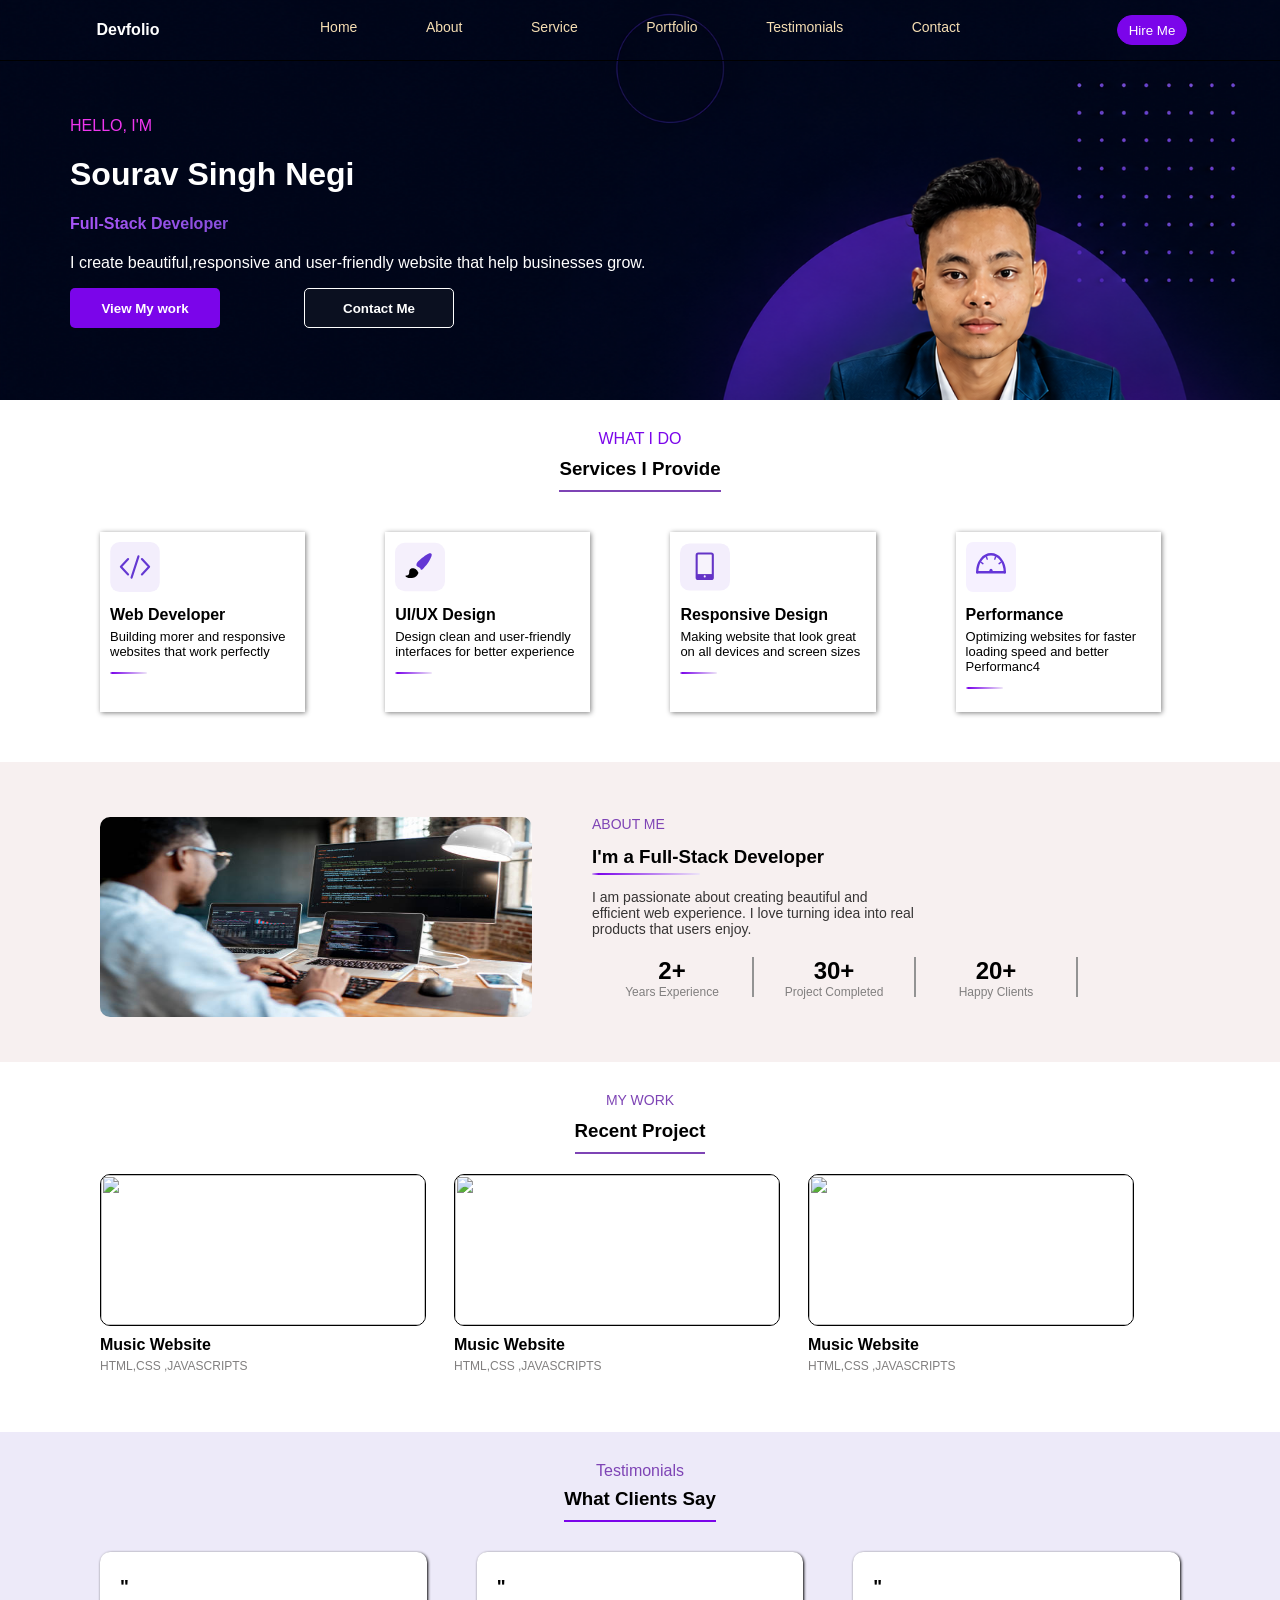
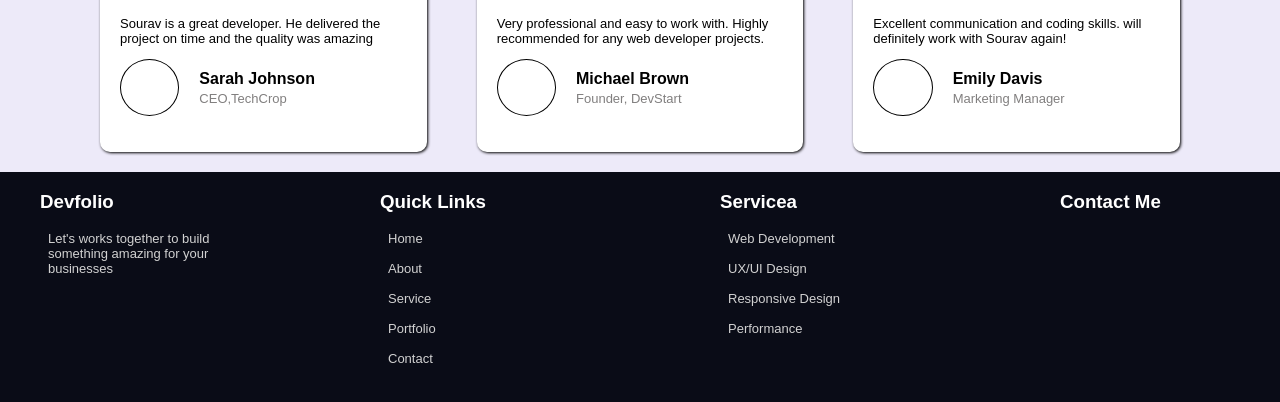
==== index.html @ c0b42ffe "some change to file" ====
<!DOCTYPE html>
    <html lang="en">
    <head>
        <meta charset="UTF-8">
        <meta name="viewport" content="width=device-width, initial-scale=1.0">
        <title>Document</title>
    </head>
    <style>
        body{
            padding: 0px;
            margin: 0px;
            font-family: "Poppins", sans-serif;
        }
        .section_one{
            width: 100%;
            min-height: 400px;
            background-image:url("banner_img.png");
            background-repeat: no-repeat;
            background-position:center 30%;
            background-size:cover;
        
            height: 400px;
            margin: 0px;
        }
        .header{

            border-bottom: 1px solid black;
            width: 100%;
            height:60px;
            display: flex;
            justify-content: space-between;
        }
        .first_header{
            width: 20%;
            display: flex;
            justify-content: center;
            align-items: center;
        }
        .first_header h4{
            color: white;
        } 
        .second_header{
            width: 50%;
            display: flex;
            align-items: center;
            text-align: center;
            justify-content:space-between;
            gap: 10px;

        }
        
        .nav {
            border-bottom: 2px solid transparent;
            padding-bottom: 5px;
        }

        .nav:has(.navbar:hover) {
            border-bottom: 2px solid purple;
            transition: 0.4s ease-in;
        }

        .navbar {
            font-size: 14px;
            color: wheat;
            text-decoration: none;
        }   
        .third_header{
            width: 20%;
            display: flex;
            justify-content: center;
            align-items: center;
            text-align: center;
        }
        .third_header button{
            border: 1px solid #7b05ea ;
            border-radius: 15px ;
            text-align: center;
            width: 70px;
            height: 30px;
            background-color: #7b05ea;
            color:white;
        }
        .left_template{
            width:60%;
            padding: 40px 0px 0px 70px;
            
        }
        .self{
            color:rgb(238, 54, 238);
        }
        .name{
            color: white;
            font-size: 800;
        }
        .tagname{
            background:  linear-gradient(80deg, #A855F7, #103878);
            -webkit-background-clip: text;
            -webkit-text-fill-color: transparent;
            background-clip: text;
        }
        .self-content{
            color: white;
            font-weight: 400;
        }
        .template_button{
            width: 50%;
            display: flex;
            justify-content: space-between;
        }
        .template_button button{
            width:150px;
            height: 40px;
            border-radius: 5px;
            display: flex;
            justify-content: center;
            align-items: center;
            text-align: center;
            
        }
        .visite{
            border: 0px;
            background-color: #7b05ea;
            color: white;
            font-weight: 700;
        }
        .contact{
            border: 1px solid white;
            background-color: #0B1020;
            color: white;
            font-weight: 700;
        }
        .section_two{
            width: 100%;
            padding: 0px 100px 0px 100px;
            box-sizing: border-box;
        }
        .work{
            color: rgb(208, 37, 208);
        }
        .section_two{
            width: 100%;
            padding: 20px 100px 0px 100px;
            box-sizing: border-box;
            
        }
        .provide{
            width: 100%;
            display: flex;
            justify-content: center;
            align-items: center;
            text-align: center;

        }
        .topic{
            width: 100%;
            
        }
        .topic p{

            margin: 10px 0px 0px 0px;
        }
        .topic_header{
            display: flex;
            justify-content: center;
            align-items: center;

        }
        .topic_header h3{
            margin: 10px 0px 10px 0px;
            border-bottom: 2px solid #7e44b5;
            padding-bottom: 10px;

        }
        .provide p{
            color: #7b05ea;
        }
        .service{
            width: 100%;
            margin-top: 10px;
            display: flex;
            justify-content:start;
            gap: 80px;
            margin-top: 30px;
        }
        .service_box{
            width: 19%;
            height: 180px;
            box-shadow: 1px 1px 5px grey;
            padding: 10px 10px 10px 10px;
            box-sizing: border-box;
        }
        .service_box h4{
            padding: 0px;
            margin: 10px 0px 0px 0px;
            margin-bottom: 5px;
        }
        .service_box p{
            margin-top: 0px;
            width: 100%;
            font-size: small;
            
        }
        .border_underline{
            width: 20%;
            height: 2px;
            background: linear-gradient( to right,
        #eee5f8 -2%,
        #7b05ea 6%,
        #eee5f8 100%);
            border-radius: 20px;
        }
        .section_third{
            width: 100%;
            padding: 40px 100px 20px 100px;
            box-sizing: border-box;
            margin-top: 50px;
            background-color: rgb(247, 240, 240);
            height: 300px;
        }
        .about_me{
            display: flex;
            justify-content: start;
            gap: 60px;
        }
        .about_image{
            width: 40%;
            height: 200px;
            border-radius: 10px;
            overflow: hidden;
            margin-top: 15px;
        }
        .about_image img{
            width: 100%;
            height: 200px;
        }
        .about_cont{
            width: 50%;
        }
        .about_cont h3{
            margin: 0px;
        }
        .about_header{
            color: #7e44b5;
            border: none;
            height: 20px;
            font-size: 14px;
            margin-bottom: 10px;
        }
        .about_underline{
            margin-top: 5px;
            width: 20%;
            height: 2px;
            background: linear-gradient( to right,
        #eee5f8 -2%,
        #7b05ea 6%,
        #eee5f8 100%);
            border-radius: 20px;
        }
        .about-text{
            width: 60%;
            font-size: 14px;
            font-weight: 100;
            color: rgb(54, 52, 52);
        }
        .experience{
            margin-top: 20px;
            width: 90%;
            display: flex;
            justify-content: start;
        }
        .ex_box{
            text-align: center;
            border-right: 2px solid rgb(147, 147, 147);
            width: 35%;
            height: 40px;
        }
        .ex_box h2{
            margin: 0px;
        }
        .ex_box p{
            margin: 0px;
            font-size: 12px;
            color: rgb(129, 127, 127);
        }
        .section_fourth{
            width: 100%;
            padding: 30px 100px 10px 100px;
            box-sizing: border-box;
            height: 350px;
        }
        .project_head{
            text-align: center;


        }
        .p_title{
            color:#7e44b5 ;
            margin: 0px;
            font-size: 14px;

        }
        .project_head_bottom{
            display: flex;
            justify-content: center;
            align-items: center;

        }
        .project_head_bottom h3{
            margin: 12px 0px 0px 0px;
            border-bottom: 2px  solid #7e44b5;
            padding-bottom: 10px;
        }
        .project{
            display: flex;
            justify-content:start;
            gap: 30px;
            margin-top: 20px;

        }
        .project_box{
            width:30%;
            height: 80px;
        }
        .p_image{
            border: 1px solid black ;
            width: 100%;
            height: 150px;
            border-radius: 10px;
            overflow: hidden;
        }
        .p_image img{
            width: 100%;
            height: 150px;
        }
        .project_box p{
            color: rgb(129, 127, 127);
            margin:5px 0px 0px 0px;
            font-size: 12px;

        }
        .project_box h4{
            margin: 10px 0px 0px 0px;
        }
        .section_fifth{
            width: 100%;
            padding: 10px 100px 20px 100px;
            box-sizing: border-box;
            margin-top: 20px;
            background-color: rgb(237, 234, 249);
        }
        .testimonial_header{
            text-align: center;
        }
        .testimonial_header p{
            color:#7e44b5;
            margin:20px 0px 0px 0px;
        }
        .testimonial-bottom{
            display: flex;
            justify-content: center;
            align-items: center;
        }
        .testimonial-bottom h3{
            margin: 8px 0px 0px 0px;
            border-bottom: 2px solid #7b05ea;
            padding-bottom: 10px;
        }
        .testimonial{
            display: flex;
            justify-content:start;
            gap: 50px;
            margin-top: 30px;
        }
        .testimonial_box{
            width: 33%;
            height: 200px;
            border-radius: 10px;
            background-color: white;
            box-shadow: 1px 1px 3px;
            padding: 5px 20px 5px 20px;
            box-sizing: border-box;
        }
        .testimonial_box p{
            font-size: 13px;
        }
        .details{
            display: flex;
            justify-content: start;
            align-items: center;
            gap: 20px;
        }
        .deails_img{
            width: 20%;
            border: 1px solid black;
            height: 55px;
            border-radius: 50%;
        }
        .deatils_box h4{
            margin: 0px;
        }
        .deatils_box p{
            margin: 3px 0px 0px 0px;
            color:rgb(129, 127, 127) ;
            font-size: 13px;
        }
        .footer{
            width: 100%;
            display: flex;
            justify-content: space-between;
            background-color: #0a0c17;
            box-sizing: border-box;      
            padding:0px 40px 0px 40px ;
            gap: 20px;
            height: 230px;

        }
        .footer_box{
            width: 15%;
            
        }
        .footer_box h3{
            color:white;
        }
        .footer_box p{
            color: rgb(210, 210, 210);
            font-size: 13px;
            margin: 15px 0px 0px 8px;
        }
    </style>
    <body>
        <div class ="section_one">
            <div class="header">
                <div class="first_header">
                    <h4>Devfolio</h4>
                </div>
                <div class="second_header">
                    <div class="nav"><a href="#" class="navbar">Home</a></div>
                    <div class="nav"><a href="#" class="navbar">About</a></div>
                    <div class="nav"><a href="#" class="navbar">Service</a></div>
                    <div class="nav"><a href="#" class="navbar">Portfolio</a></div>
                    <div class="nav"><a href="#" class="navbar">Testimonials</a></div>
                    <div class="nav"><a href="#" class="navbar">Contact</a></div>
                </div>
                <div class="third_header">
                    <button>Hire Me</button>
                </div>
            </div>
            <div class="template">
                <div class="left_template">
                    <p class="self">HELLO, I'M</p>
                    <h1 class="name">Sourav Singh Negi</h1>
                    <h4 class="tagname">Full-Stack Developer</h4>
                    <p class="self-content">I create beautiful,responsive and user-friendly website that help businesses grow.</p>
                    <div class="template_button">
                        <button class="visite">View My work</button>
                        <button class="contact">Contact Me</button>
                    </div>
                </div>
                <div class="right_template"></div>
            </div>
        </div>
        <div class="section_two">
            <div class="provide">
                <div class="topic">
                    <p>WHAT I DO</p>
                    <div class="topic_header"> <h3>Services I Provide</h3></div>
                </div>
            </div>
            <div class="service">
                <div class="service_box">
                    <svg width="50" height="50" viewBox="0 0 93 94" xmlns="http://www.w3.org/2000/svg">
                     <rect width="93" height="94" rx="18" fill="#F3EEFC"/>
                      <path d="M33.5 32L20 46.5L33.5 61" fill="none" stroke="#6438D2" stroke-width="4" stroke-linecap="round" stroke-linejoin="round"/>
                      <path d="M53 27L40 67" fill="none" stroke="#6438D2" stroke-width="4" stroke-linecap="round" />
                      <path d="M59.5 32L73 46.5L59.5 61"fill="none"stroke="#6438D2"stroke-width="4"stroke-linecap="round"stroke-linejoin="round"/>
                    </svg>
                    <h4>Web Developer</h4>
                    <p>Building morer and responsive websites that work perfectly</p>
                    <div class="border_underline"></div>
                </div>
                <div class="service_box">
                    <svg width="50" height="50" viewBox="0 0 93 90" xmlns="http://www.w3.org/2000/svg">
                        <rect x="0" y="0" width="93" height="90" rx="18" fill="#F5F0FC"/>
                        <path d="   M67 20   C64 18 57 23 47 31   C43 34 40 38 40 40   C39 43 41 44 45 46   C47 47 48 49 48 50   C50 51 52 49 55 45   C60 40 64 34 66 29   C69 24 69 21 67 20   Z " fill="#6336D4"/>
                        <path d="  M43 55  C42 52 39 49 36 48  C33 47 29 47 27 51  C26 53 27 56 26 58  C25 60 23 61 20 61  C19 62 20 64 22 64  C25 66 30 66 34 65  C38 64 42 61 43 57  C44 56 44 55 43 55  Z "fll="#6336D4"/>
                    </svg>
                    <h4>UI/UX Design</h4>
                    <p>Design clean and user-friendly interfaces for better experience</p>
                    <div class="border_underline"></div>
                </div>
                <div class="service_box">
                    <svg width="50" height="50" viewBox="0 0 96 90" xmlns="http://www.w3.org/2000/svg">
                        <rect x="0" y="0" width="96" height="90" rx="18" fill="#F3EEFC"/>
                        <rect x="30" y="17" width="35" height="53" rx="5" fill="#6434C7"/>
                        <rect x="34" y="21" width="27" height="38" rx="1" fill="#F7F3FC"/>
                        <rect x="34" y="59" width="27" height="7" fill="#6434C7"/>
                        <circle cx="47.5" cy="63" r="2" fill="#F3EEFC"/>
                        
                    </svg>
                    <h4>Responsive Design </h4>
                    <p>Making website that look great on all devices and  screen  sizes</p>
                    <div class="border_underline"></div>
                </div>
                <div class="service_box">
                    <svg width="50" height="50" viewBox="0 0 105 105" xmlns="http://www.w3.org/2000/svg">
                        <rect width="105" height="105" rx="15" fill="#F6F1FF"/>
                        <path d="M23.5 63.5    C23.5 41.8 36.8 25.8 52.5 25.8    C68.2 25.8 81.5 41.8 81.5 63.5" fill="none" stroke="#6536D8" stroke-width="5" stroke-linecap="round"/>
                        <path d="M23.5 63.5    L81.5 63.5" fill="none" stroke="#6536D8" stroke-width="5" stroke-linecap="round"/>
                        <path d="M31.5 42.5 L35.5 45.5" stroke="#6536D8" stroke-width="3" stroke-linecap="round"/>
                        <path d="M43 31.5 L44.5 36" stroke="#6536D8" stroke-width="3" stroke-linecap="round"/>
                        <path d="M62 31.5 L60.5 36" stroke="#6536D8" stroke-width="3" stroke-linecap="round"/>
                      <path d="M73.5 42.5 L69.5 45.5" stroke="#6536D8" stroke-width="3" stroke-linecap="round"/>
                      <path md="M52.5 59.5 L69.5 38.5" mstroke="#6536D8" mstroke-width="4" mstroke-linecap="round" mstroke-linejoin="round"/>
                      <circle cx="52.5" cy="59.5" r="3.2" fill="#6536D8"/>
                    </svg>
                    <h4>Performance</h4>
                    <p>Optimizing websites for faster loading speed  and  better Performanc4</p>
                    <div class="border_underline"></div>
                </div>
            </div>
        </div>
        <div class="section_third">
            <div class="about_me">
                <div class="about_image">
                    <img src="desktopimage.jpg" alt="">
                </div>
                <div class="about_cont">
                    <p class="about_header">ABOUT ME</p>
                    <H3>I'm a Full-Stack Developer</H3>
                    <div class="about_underline"></div>
                    <p class="about-text">I am passionate about creating beautiful and efficient web experience. I love turning idea into real products that users enjoy. </p>
                    <div class="experience">
                        <div class="ex_box">
                            <h2>2+</h2>
                            <p>Years Experience</p>
                        </div>
                        <div class="ex_box">
                            <h2>30+</h2>
                            <p>Project Completed</p>
                        </div>
                        <div class="ex_box">
                            <h2>20+</h2>
                            <p>Happy Clients</p>
                        </div>
                    </div>

                </div>
            </div>
        </div>
        <div class="section_fourth">
            <div class="project_head">
                <p class="p_title">MY WORK</p>
                <div class="project_head_bottom">
                    <h3>Recent Project</h3>
                </div>
            </div>
            <div class="project">
                <div class="project_box">
                    <div class="p_image">
                        <img src="" alt="">
                    </div>
                    <h4>Music Website</h4>
                    <P>HTML,CSS ,JAVASCRIPTS</P>
                </div>
                <div class="project_box">
                    <div class="p_image">
                        <img src="" alt="">
                    </div>
                    <h4>Music Website</h4>
                    <P>HTML,CSS ,JAVASCRIPTS</P>
                </div>
                <div class="project_box">
                    <div class="p_image">
                        <img src="" alt="">
                    </div>
                    <h4>Music Website</h4>
                    <P>HTML,CSS ,JAVASCRIPTS</P>
                </div>
            </div>
        </div>
        <div class="section_fifth">
            <div class="testimonial_header">
                <p>Testimonials</p>
                <div class="testimonial-bottom">
                    <h3>What Clients Say</h3>
                </div>
            </div>
            <div class="testimonial">
                <div class="testimonial_box">
                    <h3>"</h3>
                    <p>Sourav is a great developer. He delivered the project on time and the quality was amazing</p>
                    <div class="details">
                        <div class="deails_img">
                            <img src="" alt="">
                        </div>
                        <div class="deatils_box">
                            <h4>Sarah Johnson</h4>
                            <p>CEO,TechCrop</p>
                        </div>
                    </div>
                </div>
                <div class="testimonial_box">
                    <h3>"</h3>
                    <p>Very professional and easy to work with. Highly recommended for any web developer projects.</p>
                    <div class="details">
                        <div class="deails_img">
                            <img src="" alt="">
                        </div>
                        <div class="deatils_box">
                            <h4>Michael Brown</h4>
                            <p>Founder, DevStart</p>
                        </div>
                    </div>
                </div>
                <div class="testimonial_box">
                    <h3>"</h3>
                    <p>Excellent communication and coding skills. will definitely work with Sourav again!</p>
                    <div class="details">
                        <div class="deails_img">
                            <img src="" alt="">
                        </div>
                        <div class="deatils_box">
                            <h4>Emily Davis</h4>
                            <p>Marketing Manager</p>
                        </div>
                    </div>
                </div>
            </div>
        </div>
        <div class="footer">
            <div class="footer_box">
                <h3>Devfolio</h3>
                <p>Let's works together to build something amazing for your businesses</p>
                <div class="links">
                    <div class="links_box"></div>
                    <div class="links_box"></div>
                    <div class="links_box"></div>
                </div>
            </div>
            <div class="footer_box">
                <h3>Quick Links</h3>
                <p>Home</p>
                <p>About</p>
                <p>Service</p>
                <p>Portfolio</p>
                <p>Contact</p>
            </div>
            <div class="footer_box">
                <h3>Servicea</h3>
                <p>Web Development</p>
                <p>UX/UI Design</p>
                <p>Responsive Design</p>
                <p>Performance </p>
            </div>
            <div class="footer_box">
                <h3>Contact Me</h3>
            </div>
        </div>
    </body>
    </html>
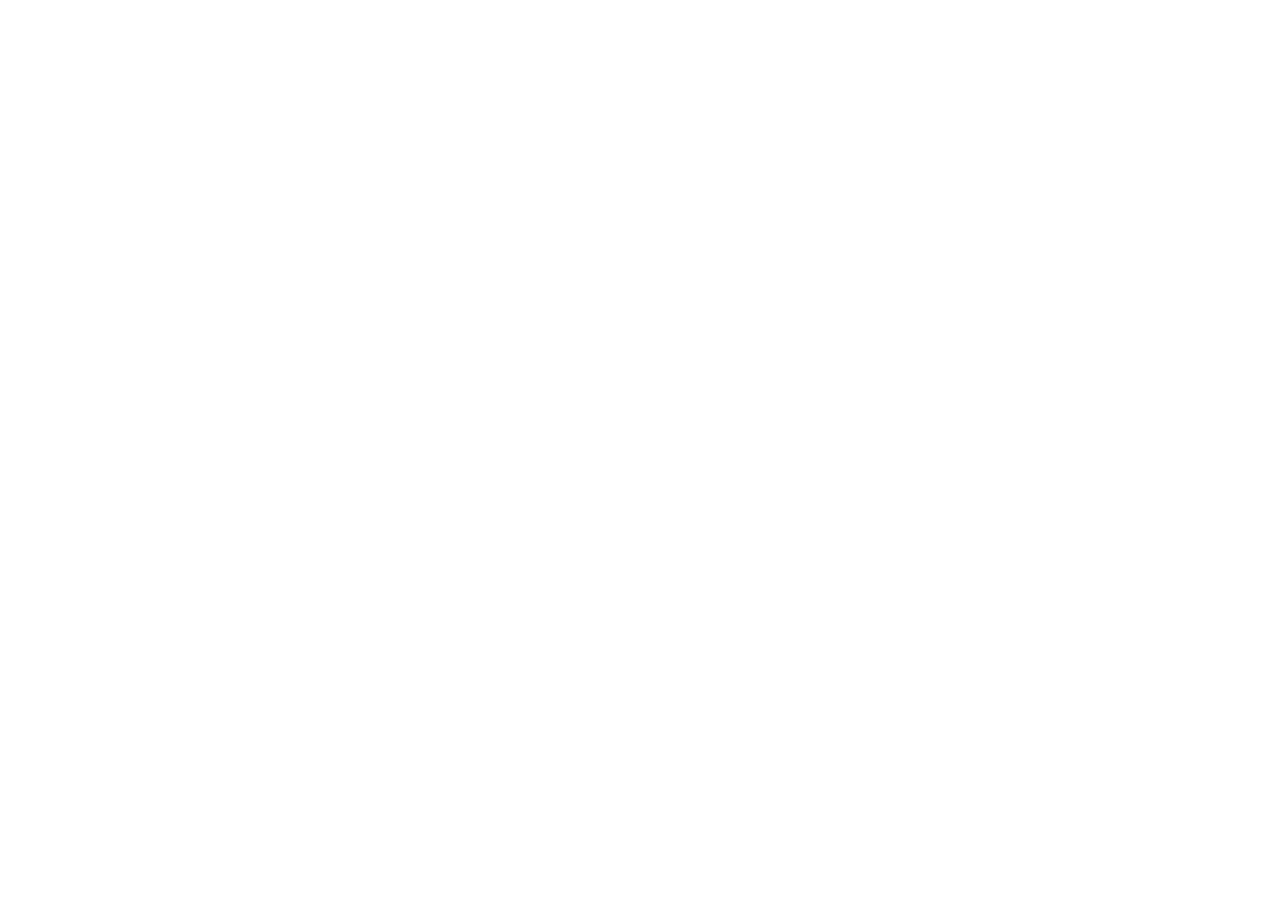
==== commit aa66b373: "title change" ====
--- a/index.html
+++ b/index.html
@@ -3,7 +3,7 @@
     <head>
         <meta charset="UTF-8">
         <meta name="viewport" content="width=device-width, initial-scale=1.0">
-        <title>Document</title>
+        <title>My-Portfolio<le>
     </head>
     <style>
         body{
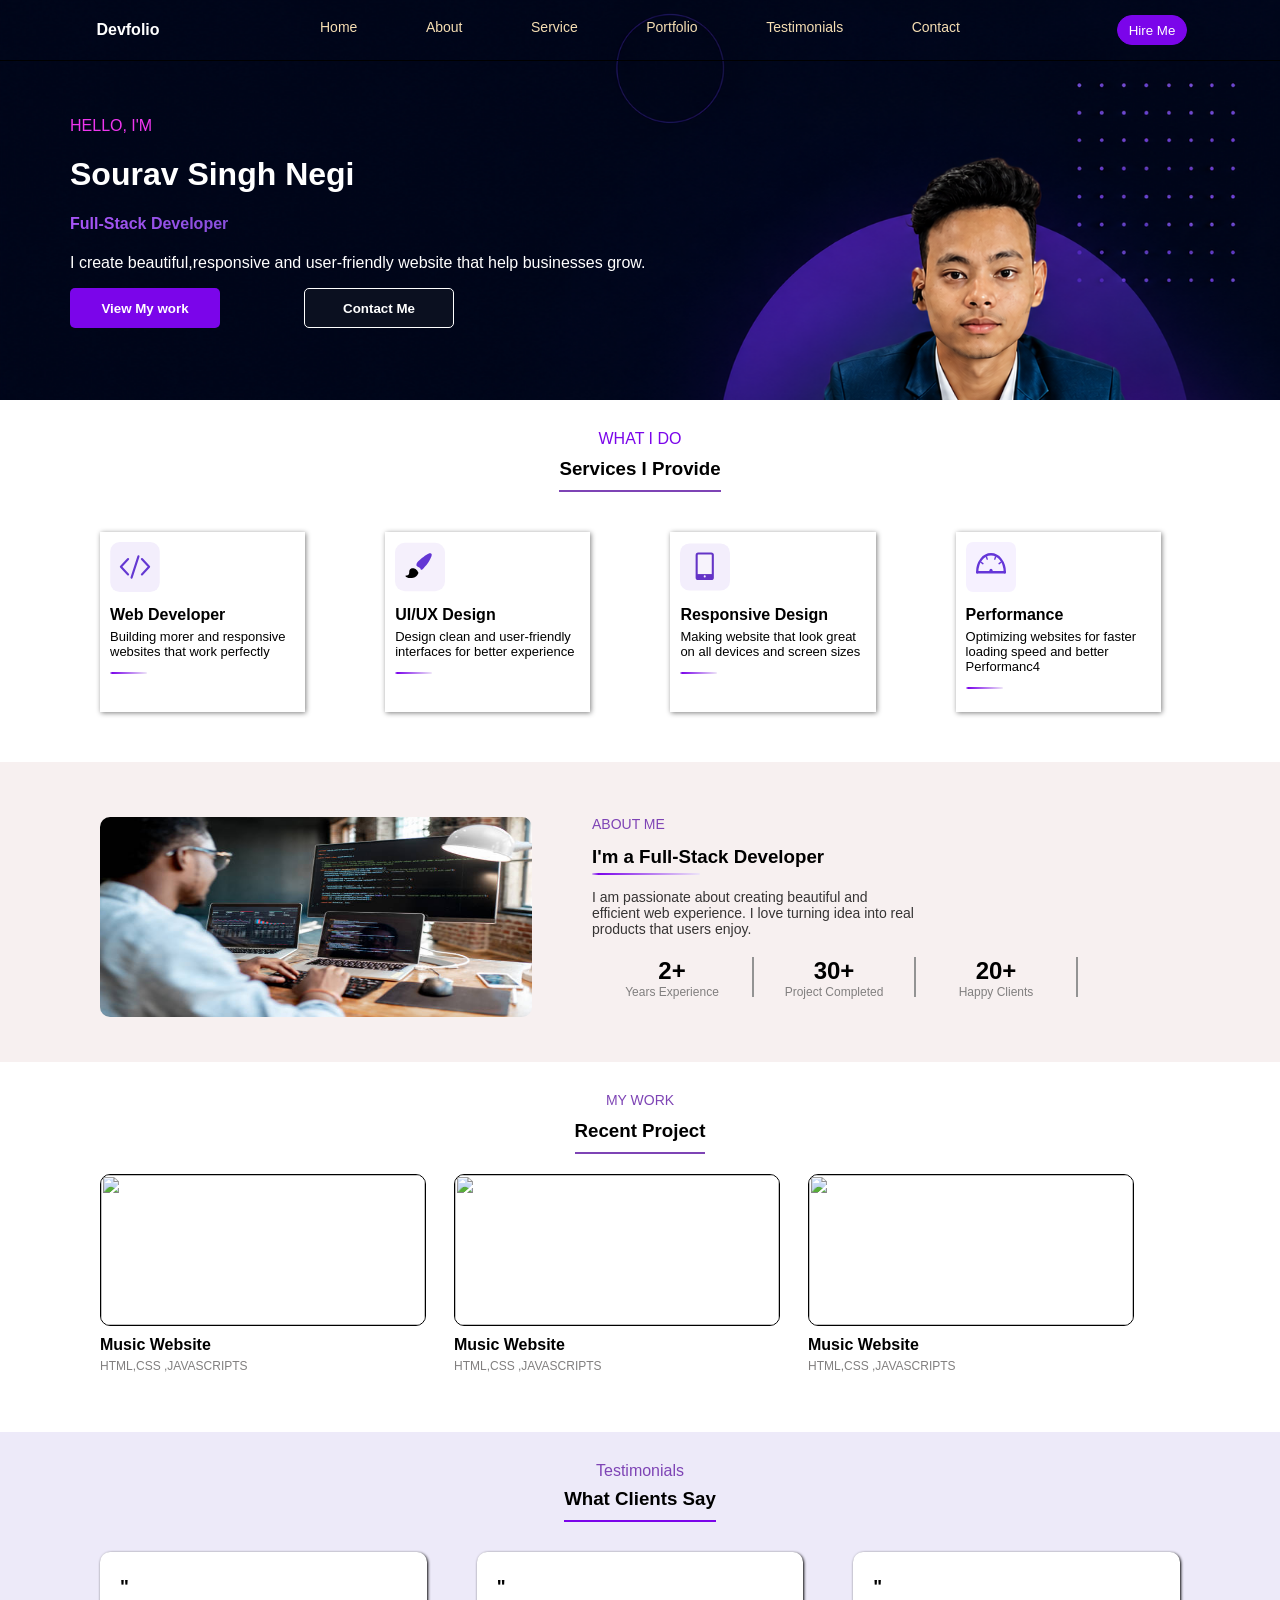
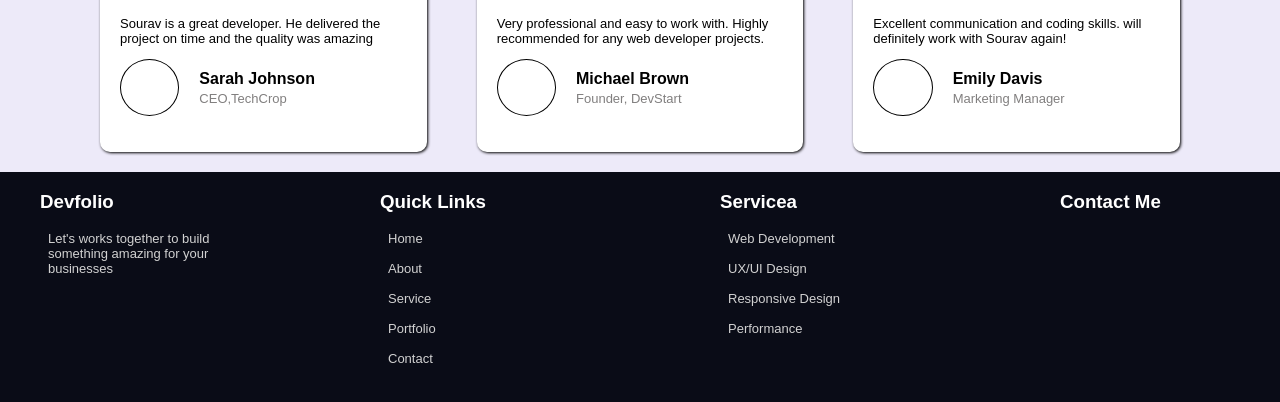
==== commit 1cdf8790: "re-correction in title" ====
--- a/index.html
+++ b/index.html
@@ -3,7 +3,7 @@
     <head>
         <meta charset="UTF-8">
         <meta name="viewport" content="width=device-width, initial-scale=1.0">
-        <title>My-Portfolio<le>
+        <title>My-Portfolio</title>
     </head>
     <style>
         body{
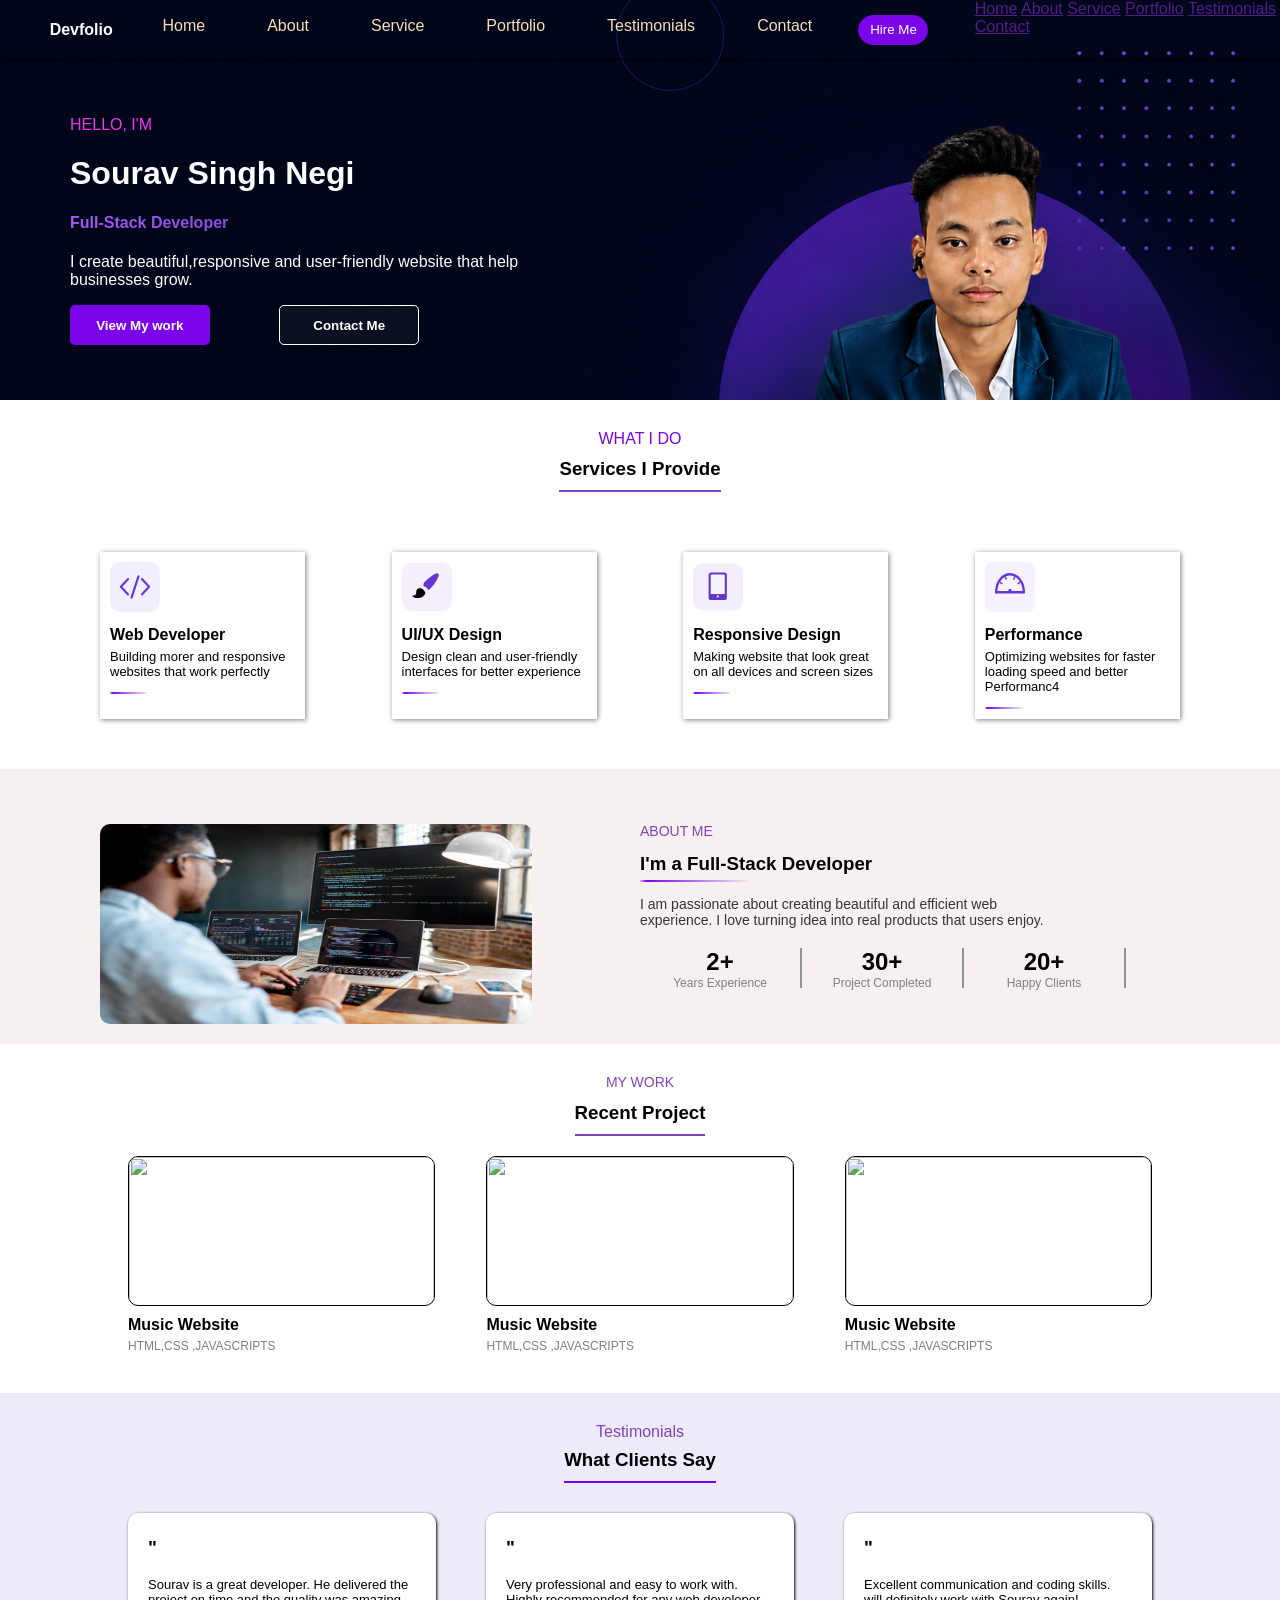
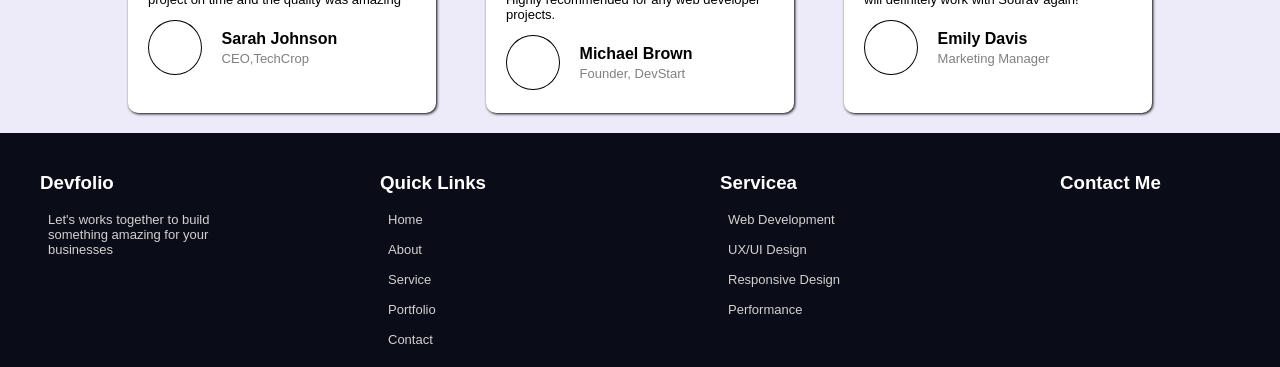
==== commit f76b81d6: "final update" ====
--- a/index.html
+++ b/index.html
@@ -6,9 +6,14 @@
         <title>My-Portfolio</title>
     </head>
     <style>
+        *{
+            box-sizing: border-box;
+        }
+        html,
         body{
             padding: 0px;
             margin: 0px;
+            height: auto;
             font-family: "Poppins", sans-serif;
         }
         .section_one{
@@ -16,7 +21,7 @@
             min-height: 400px;
             background-image:url("banner_img.png");
             background-repeat: no-repeat;
-            background-position:center 30%;
+            background-position:center 40%;
             background-size:cover;
         
             height: 400px;
@@ -31,7 +36,7 @@
             justify-content: space-between;
         }
         .first_header{
-            width: 20%;
+            width: 15%;
             display: flex;
             justify-content: center;
             align-items: center;
@@ -40,12 +45,12 @@
             color: white;
         } 
         .second_header{
-            width: 50%;
+            width: 60%;
             display: flex;
             align-items: center;
             text-align: center;
             justify-content:space-between;
-            gap: 10px;
+            
 
         }
         
@@ -60,12 +65,12 @@
         }
 
         .navbar {
-            font-size: 14px;
+            font-size: clamp(11px, 2vw, 16px);
             color: wheat;
             text-decoration: none;
         }   
         .third_header{
-            width: 20%;
+            width: 15%;
             display: flex;
             justify-content: center;
             align-items: center;
@@ -99,6 +104,7 @@
             background-clip: text;
         }
         .self-content{
+            width: 70%;
             color: white;
             font-weight: 400;
         }
@@ -106,9 +112,10 @@
             width: 50%;
             display: flex;
             justify-content: space-between;
+
         }
         .template_button button{
-            width:150px;
+            width:40%;
             height: 40px;
             border-radius: 5px;
             display: flex;
@@ -132,7 +139,7 @@
         .section_two{
             width: 100%;
             padding: 0px 100px 0px 100px;
-            box-sizing: border-box;
+           
         }
         .work{
             color: rgb(208, 37, 208);
@@ -140,12 +147,13 @@
         .section_two{
             width: 100%;
             padding: 20px 100px 0px 100px;
-            box-sizing: border-box;
+           
             
         }
         .provide{
             width: 100%;
             display: flex;
+            flex-wrap: wrap;
             justify-content: center;
             align-items: center;
             text-align: center;
@@ -176,18 +184,20 @@
         }
         .service{
             width: 100%;
-            margin-top: 10px;
-            display: flex;
-            justify-content:start;
-            gap: 80px;
+            /* margin-top: 10px; */
+            display: flex;
+            flex-wrap: wrap;
+            justify-content:space-between;
+            /* gap: 80px; */
             margin-top: 30px;
         }
         .service_box{
             width: 19%;
-            height: 180px;
+            margin-top: 20px;
+            min-width: 200px;
             box-shadow: 1px 1px 5px grey;
             padding: 10px 10px 10px 10px;
-            box-sizing: border-box;
+           
         }
         .service_box h4{
             padding: 0px;
@@ -215,12 +225,13 @@
             box-sizing: border-box;
             margin-top: 50px;
             background-color: rgb(247, 240, 240);
-            height: 300px;
+            /* height: 300px; */
         }
         .about_me{
             display: flex;
-            justify-content: start;
-            gap: 60px;
+            justify-content: space-between;
+
+
         }
         .about_image{
             width: 40%;
@@ -257,7 +268,7 @@
             border-radius: 20px;
         }
         .about-text{
-            width: 60%;
+            width: 80%;
             font-size: 14px;
             font-weight: 100;
             color: rgb(54, 52, 52);
@@ -271,7 +282,7 @@
         .ex_box{
             text-align: center;
             border-right: 2px solid rgb(147, 147, 147);
-            width: 35%;
+            width: 40%;
             height: 40px;
         }
         .ex_box h2{
@@ -284,9 +295,8 @@
         }
         .section_fourth{
             width: 100%;
-            padding: 30px 100px 10px 100px;
-            box-sizing: border-box;
-            height: 350px;
+            /* height: auto; */
+            padding: 30px 10% 20px 10%;
         }
         .project_head{
             text-align: center;
@@ -310,16 +320,14 @@
             border-bottom: 2px  solid #7e44b5;
             padding-bottom: 10px;
         }
-        .project{
-            display: flex;
-            justify-content:start;
-            gap: 30px;
+        .project {
+            display: flex;
+            flex-wrap: wrap;
+            justify-content: space-between;
             margin-top: 20px;
-
         }
         .project_box{
             width:30%;
-            height: 80px;
         }
         .p_image{
             border: 1px solid black ;
@@ -343,7 +351,7 @@
         }
         .section_fifth{
             width: 100%;
-            padding: 10px 100px 20px 100px;
+            padding: 10px 10% 20px 10%;
             box-sizing: border-box;
             margin-top: 20px;
             background-color: rgb(237, 234, 249);
@@ -409,9 +417,9 @@
             justify-content: space-between;
             background-color: #0a0c17;
             box-sizing: border-box;      
-            padding:0px 40px 0px 40px ;
+            padding:20px 40px 20px 40px ;
             gap: 20px;
-            height: 230px;
+            /* height: 230px; */
 
         }
         .footer_box{
@@ -425,6 +433,279 @@
             color: rgb(210, 210, 210);
             font-size: 13px;
             margin: 15px 0px 0px 8px;
+        }
+        
+        .nevbar-section{
+            display:none;
+        }
+
+        @media (max-width:700px) {
+            .left_template{
+                padding-left: 40px;
+            }
+            .template_button{
+                width: 60%;
+            }
+            .service{
+                margin-top: 0px;
+            }
+            .service_box{
+                margin-top: 40px;
+            }
+            .section_third{
+                padding-left: 20px;
+                padding-right: 10px;
+            }
+            .about_image{
+                margin-top: 0px;
+            }
+            .about_header{
+                margin-top: 0px;
+            }
+            .ex_box{
+                width: 40%;
+            }
+            .ex_box h2{
+                font-weight: 600;
+                font-size: 18px;
+            }
+            .ex_box p{
+                font-size: 12px;
+            }
+            .section_fourth{
+                padding: 20px 20px 20px 20px;
+            }
+            .section_fifth{
+                padding: 10px  20px 20px 20px;
+            }
+            .testimonial_box{
+                padding: 5px 10px 10px 10px;
+            }
+            .testimonial_box h3{
+                margin-bottom: 0px;
+            }
+            .testimonial_box p{
+                margin-top: 5px;
+            }
+            .deatils_box p{
+                font-size: 12px;
+            }
+            .deatils_box h4{
+                font-size: 14px;
+            }
+            .deails_img{
+                height: 36px;
+            }
+            .deails_img img{
+                height: 36px;
+            }
+        }
+        @media(max-width:480px){
+            .section_one{
+                min-height: 280px;
+                height: 300px;
+                box-sizing: border-box;
+            }
+            .header{
+                padding-left: 20px;
+                padding-right: 20px;
+                box-sizing: border-box;
+            }
+            .second_header{
+                display: none;
+            }
+            .third_header{
+                display: none;
+            }
+            .left_template{
+                padding: 0px 0px 0px 15px;
+            }
+            .self{
+                font-size: 12px;
+                margin-bottom: 4px;
+                margin-left: 2px;
+            }
+            .name{
+                font-size: 25px;
+                margin: 0px 0px 5px 0px;
+            }
+            .tagname{
+                margin: 5px 0px 2px 5px;
+                font-size: 14px;
+            }
+            .self-content{
+                font-size: 14px;
+                margin-left: 4px;
+            }
+            .template_button button{
+                width: 40%;
+                height: 30px;
+                font-size: 9px;
+                font-weight: 400;
+                padding-left: 2px ;
+                padding-right: 2px;
+            }
+            .section_two{
+                width: 100%;
+                padding: 20px 15px 20px 15px;
+                box-sizing: border-box;
+
+            }
+
+
+
+            .section_third{
+                padding-bottom: 30px;
+            }
+            
+            .about_me{
+                display: block;
+
+            }
+            .about_image{
+                width: 100%;
+            }
+            .about_cont{
+                margin-top: 20px;
+                width: 100%;
+            }
+            .about-text{
+                width: 90%;
+            }
+
+            .project{
+                display: block;
+                width: 100%;
+            }
+            .project_box{
+                width: 100%;
+                margin-top: 40px;
+            }
+            
+            .section_fifth{
+                padding: 10px 10% 10px 10%;
+            }
+            .testimonial{
+                width: 100%;
+                display:block;
+                align-items: center;
+            }
+            .testimonial_box{
+                width: 100%;
+                margin-top: 20px;
+            }
+            .deails_img {
+                width: 70px;
+                height: 67px;
+            }
+            .deails_img img{
+                width: 100%;
+                height: 67px;
+            }
+            .footer{
+                display: block;
+                padding-left: 10px;
+            }
+            .footer_box{
+                width: 100%;
+            }
+            
+            .service{
+                padding-left: 20%;
+
+                
+            }
+            .nevbar-section{
+                position: relative;
+                z-index:10;
+                display: block;
+                display: flex;
+                justify-content: center;
+                align-items: center;
+                text-align: center;
+            }
+            .menu-btn{
+                display: flex;
+                flex-direction: column;
+                background-color: transparent;
+                border: none;
+                gap:5px;
+                z-index:10;
+                
+                
+            }
+            .menu-btn span{
+                width: 20px;
+                height: 3px;
+                background-color: white;
+                transition: all 0.3s ease;
+            }
+            .menu-btn.active span:nth-child(1){
+                background-color: rgb(87, 85, 85);
+                transform: translateY(8px) rotate(45deg);
+            }
+            .menu-btn.active span:nth-child(2){
+                background-color: rgb(87, 85, 85);
+                opacity: 0;
+            }
+            .menu-btn.active span:nth-child(3){
+                background-color: rgb(87, 85, 85);
+                transform: translateY(-8px) rotate(-45deg);
+            }
+            .slide-menu{
+                position:fixed;
+                top: 0px;      
+                right: -300px;   
+                display: none;
+                width: 250px;
+                height: 100vh;
+                background-color: white;
+                 display: flex;
+                flex-direction: column;
+                padding: 100px 30px;
+                gap: 25px;
+                box-shadow: 0 0 15px rgba(0, 0, 0, 0.2);
+                transition: right 0.4s ease;
+
+            }
+            .slide-menu.active {
+                right: 0px;
+                transition: right 0.4s ease;
+            }
+            .slide-menu a {
+                text-decoration: none;
+                color: black;
+                font-size: 20px;
+            }
+            
+        }
+        @media(max-width:400px){
+            .template{
+                margin-top: 35px;
+            }
+            .self{
+                font-size: 10px;
+                margin-top: 10px;
+            }
+            .name{
+                font-size: 20px;
+            }
+            .tagname{
+                font-size: 12px;
+                 margin: 0px;
+            }
+            .self-content{
+                font-size: 14px;
+                width: 100%;
+            }
+            .template_button{
+                margin-top: 10px;
+                width: 80%;
+            }
+            .template_button button{
+                width: 40%;
+                height: 35px;
+            }
         }
     </style>
     <body>
@@ -443,6 +724,21 @@
                 </div>
                 <div class="third_header">
                     <button>Hire Me</button>
+                </div>
+                <div class="nevbar-section">
+                    <button class="menu-btn" id="menu-btn">
+                        <span></span>
+                        <span></span>
+                        <span></span>
+                    </button>
+                </div>
+                <div class="slide-menu" id="slide-menu">
+                    <a href="">Home</a>
+                    <a href="">About</a>
+                    <a href="">Service</a>
+                    <a href="">Portfolio</a>
+                    <a href="">Testimonials</a>
+                    <a href="">Contact</a>
                 </div>
             </div>
             <div class="template">
@@ -578,6 +874,7 @@
                 </div>
             </div>
         </div>
+        
         <div class="section_fifth">
             <div class="testimonial_header">
                 <p>Testimonials</p>
@@ -632,7 +929,7 @@
                 <h3>Devfolio</h3>
                 <p>Let's works together to build something amazing for your businesses</p>
                 <div class="links">
-                    <div class="links_box"></div>
+                    <div class="links_box"> </div>
                     <div class="links_box"></div>
                     <div class="links_box"></div>
                 </div>
@@ -657,4 +954,12 @@
             </div>
         </div>
     </body>
-    </html>+    </html>
+    <script>
+        const menuBtn=document.getElementById("menu-btn");
+        const slideMenu=document.getElementById("slide-menu")
+        menuBtn.addEventListener('click',function(){
+            menuBtn.classList.toggle("active");
+            slideMenu.classList.toggle("active");
+        })
+    </script>
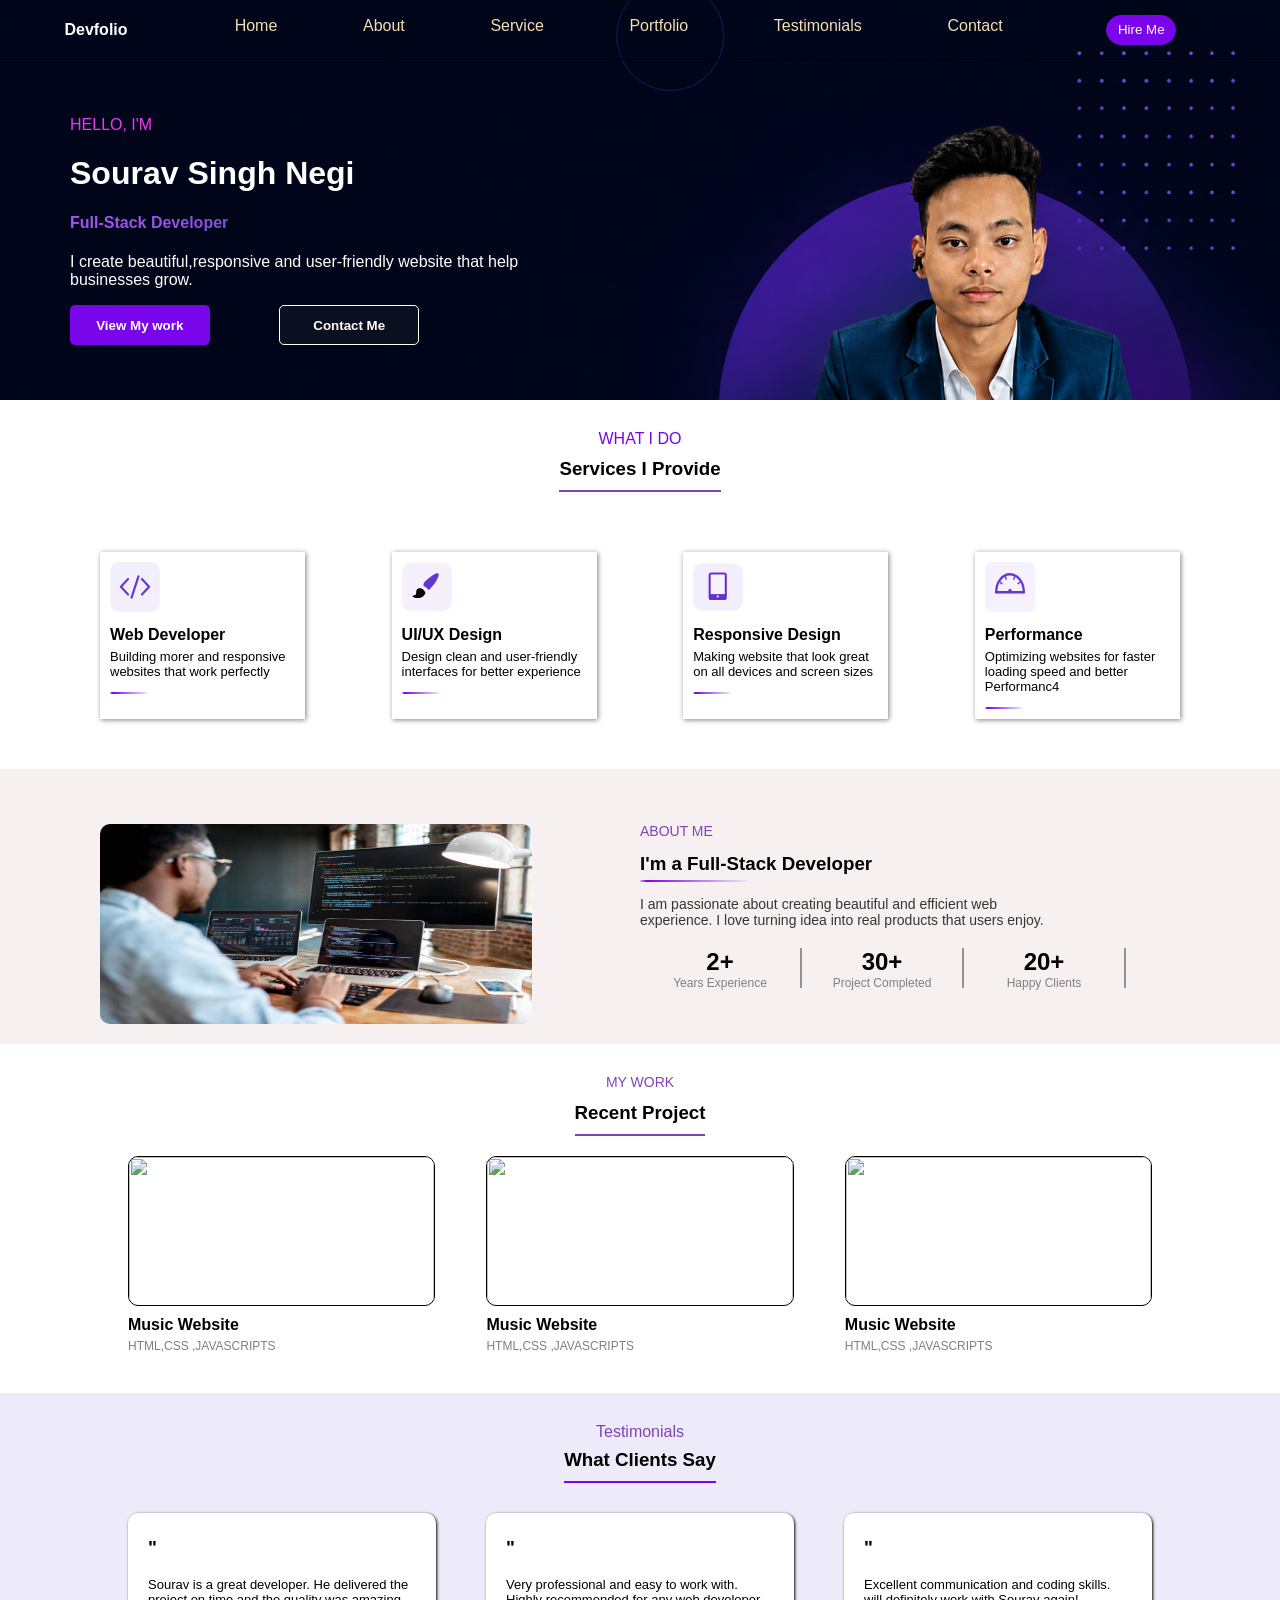
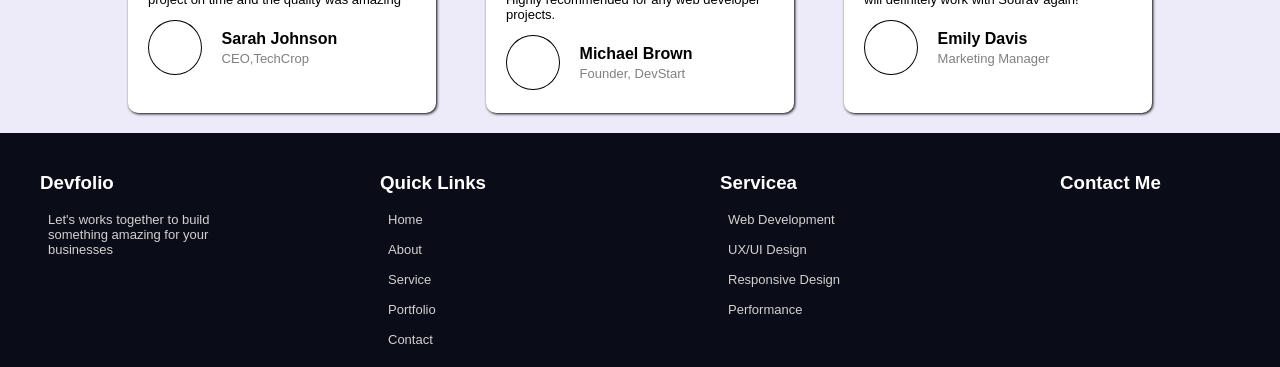
==== commit 9b3e4171: "finally good" ====
--- a/index.html
+++ b/index.html
@@ -437,6 +437,9 @@
         
         .nevbar-section{
             display:none;
+        }
+        .slide-menu a{
+            display: none;
         }
 
         @media (max-width:700px) {
@@ -672,12 +675,12 @@
                 right: 0px;
                 transition: right 0.4s ease;
             }
-            .slide-menu a {
+            .slide-menu a{
+                display: block;
                 text-decoration: none;
                 color: black;
                 font-size: 20px;
-            }
-            
+            } 
         }
         @media(max-width:400px){
             .template{
@@ -961,5 +964,6 @@
         menuBtn.addEventListener('click',function(){
             menuBtn.classList.toggle("active");
             slideMenu.classList.toggle("active");
+            
         })
     </script>
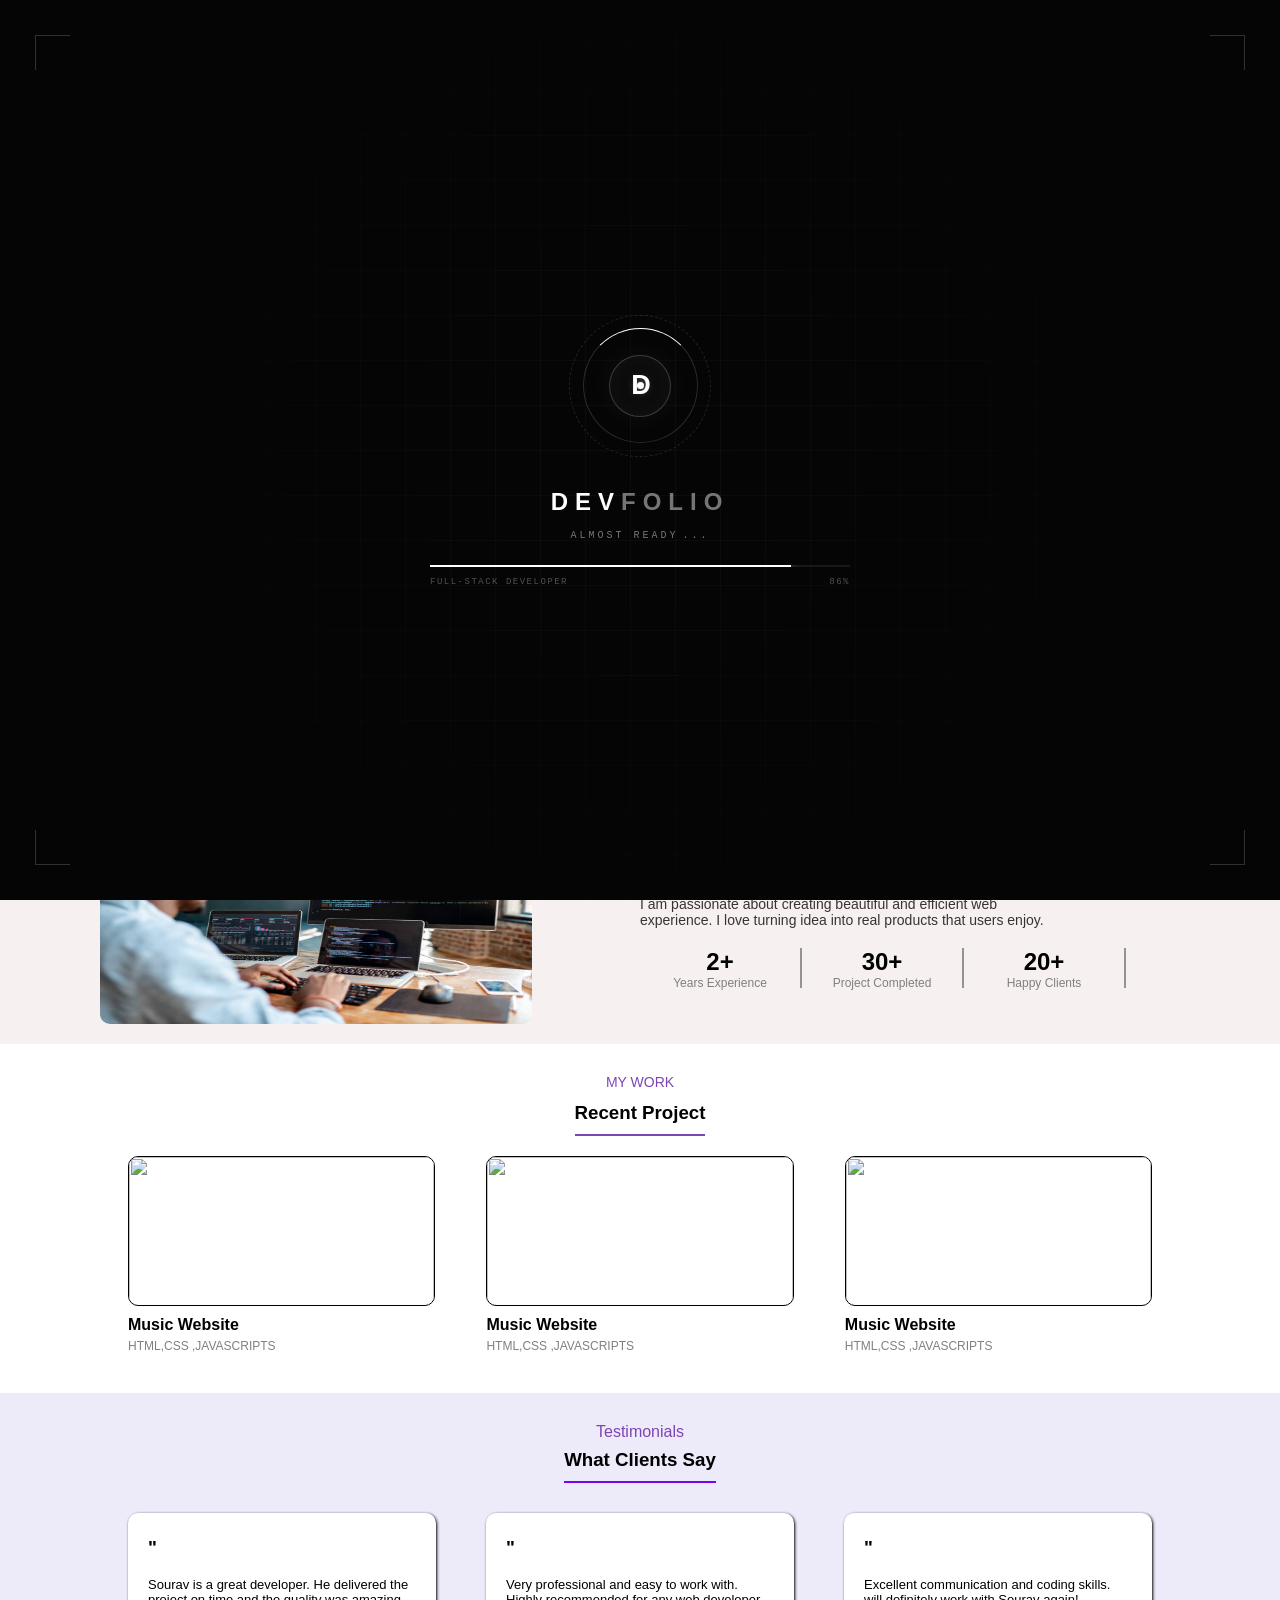
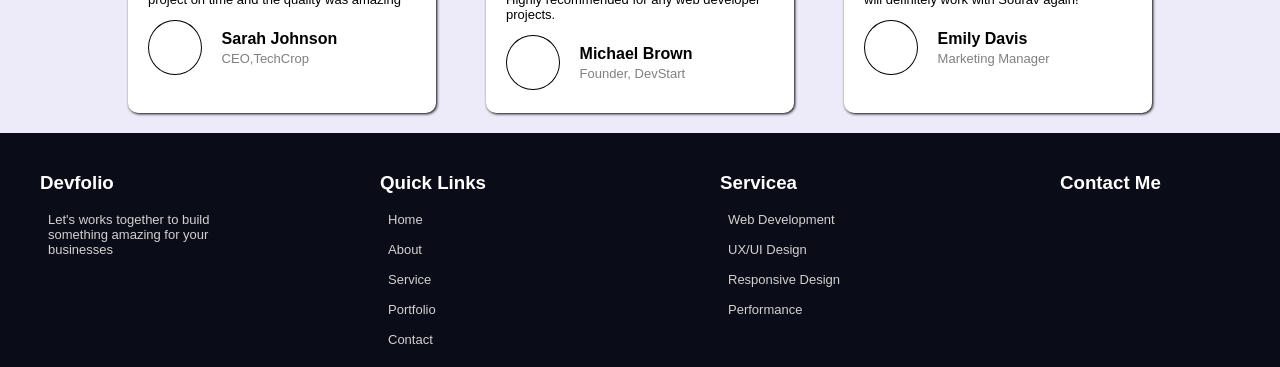
==== commit 58ae5c11: "website loader" ====
--- a/index.html
+++ b/index.html
@@ -15,7 +15,478 @@
             margin: 0px;
             height: auto;
             font-family: "Poppins", sans-serif;
-        }
+            scroll-behavior: smooth;
+        }
+        section,
+        .section_one,
+        .section_two,
+        .section_third,
+        .section_fourth,
+        .section_fifth,
+        .footer {
+            scroll-margin-top: 60px;
+        }
+        /* =========================================================
+           ADVANCED PORTFOLIO LOADER
+        ========================================================= */
+
+        .page-loader {
+            position: fixed;
+            inset: 0;
+            width: 100%;
+            height: 100vh;
+            height: 100dvh;
+        
+            background: #050505;
+        
+            display: flex;
+            align-items: center;
+            justify-content: center;
+        
+            z-index: 999999;
+        
+            overflow: hidden;
+        
+            transition:
+                opacity 0.8s ease,
+                visibility 0.8s ease;
+        }
+
+
+        /* ================= GRID BACKGROUND ================= */
+
+        .loader-grid {
+            position: absolute;
+            inset: 0;
+        
+            background-image:
+                linear-gradient(rgba(255,255,255,0.035) 1px, transparent 1px),
+                linear-gradient(90deg, rgba(255,255,255,0.035) 1px, transparent 1px);
+        
+            background-size: 45px 45px;
+        
+            mask-image: radial-gradient(
+                circle at center,
+                black 0%,
+                transparent 75%
+            );
+        
+            animation: gridMove 12s linear infinite;
+        }
+
+
+        @keyframes gridMove {
+        
+            from {
+                transform: translateY(0);
+            }
+        
+            to {
+                transform: translateY(45px);
+            }
+        
+        }
+
+
+        /* ================= LOADER CONTENT ================= */
+
+        .loader-content {
+            position: relative;
+        
+            width: min(420px, 85%);
+        
+            display: flex;
+            flex-direction: column;
+            align-items: center;
+        
+            z-index: 5;
+        
+            animation: loaderAppear 1s ease forwards;
+        }
+
+
+        @keyframes loaderAppear {
+        
+            from {
+                opacity: 0;
+                transform: translateY(25px);
+            }
+        
+            to {
+                opacity: 1;
+                transform: translateY(0);
+            }
+        
+        }
+
+
+        /* ================= ORBIT ================= */
+
+        .loader-orbit {
+            width: 145px;
+            height: 145px;
+        
+            position: relative;
+        
+            display: flex;
+            align-items: center;
+            justify-content: center;
+        
+            margin-bottom: 30px;
+        }
+
+
+        .orbit-ring {
+            position: absolute;
+        
+            width: 115px;
+            height: 115px;
+        
+            border-radius: 50%;
+        
+            border: 1px solid rgba(255,255,255,0.15);
+        
+            border-top-color: #ffffff;
+        
+            animation: orbitSpin 1.8s linear infinite;
+        }
+
+
+        @keyframes orbitSpin {
+        
+            to {
+                transform: rotate(360deg);
+            }
+        
+        }
+
+
+        /* ================= SECOND RING ================= */
+
+        .loader-orbit::before {
+            content: "";
+        
+            position: absolute;
+        
+            width: 140px;
+            height: 140px;
+        
+            border-radius: 50%;
+        
+            border: 1px dashed rgba(255,255,255,0.12);
+        
+            animation: reverseSpin 8s linear infinite;
+        }
+
+
+        @keyframes reverseSpin {
+        
+            to {
+                transform: rotate(-360deg);
+            }
+        
+        }
+
+
+        /* ================= MOVING DOT ================= */
+
+        .orbit-dot {
+            position: absolute;
+        
+            width: 7px;
+            height: 7px;
+        
+            border-radius: 50%;
+        
+            background: #ffffff;
+        
+            box-shadow:
+                0 0 10px rgba(255,255,255,0.8),
+                0 0 25px rgba(255,255,255,0.4);
+        
+            animation: dotOrbit 1.8s linear infinite;
+        }
+
+
+        @keyframes dotOrbit {
+        
+            from {
+                transform: rotate(0deg) translateX(57px);
+            }
+        
+            to {
+                transform: rotate(360deg) translateX(57px);
+            }
+        
+        }
+
+
+        /* ================= CENTER LOGO ================= */
+
+        .loader-logo {
+            width: 62px;
+            height: 62px;
+        
+            border-radius: 50%;
+        
+            display: flex;
+            align-items: center;
+            justify-content: center;
+        
+            background: #0b0b0b;
+        
+            border: 1px solid rgba(255,255,255,0.2);
+        
+            box-shadow:
+                inset 0 0 25px rgba(255,255,255,0.03),
+                0 0 30px rgba(255,255,255,0.05);
+        }
+
+
+        .loader-logo span {
+            font-size: 27px;
+        
+            font-weight: 700;
+        
+            color: #ffffff;
+        
+            font-family: Arial, sans-serif;
+        
+            letter-spacing: -2px;
+        }
+
+
+        /* ================= BRAND ================= */
+
+        .loader-brand {
+            font-family: Arial, sans-serif;
+        
+            font-size: 24px;
+        
+            font-weight: 700;
+        
+            letter-spacing: 7px;
+        
+            color: #ffffff;
+        
+            margin-bottom: 14px;
+        }
+
+
+        .loader-brand span {
+            opacity: 0.45;
+        }
+
+
+        /* ================= STATUS ================= */
+
+        .loader-status {
+            display: flex;
+        
+            align-items: center;
+        
+            gap: 4px;
+        
+            font-family: monospace;
+        
+            font-size: 10px;
+        
+            letter-spacing: 3px;
+        
+            color: rgba(255,255,255,0.45);
+        
+            margin-bottom: 24px;
+        }
+
+
+        .loader-dots {
+            animation: blinkDots 1s infinite;
+        }
+
+
+        @keyframes blinkDots {
+        
+            0%,
+            100% {
+                opacity: 0.2;
+            }
+        
+            50% {
+                opacity: 1;
+            }
+        
+        }
+
+
+        /* ================= PROGRESS ================= */
+
+        .loader-progress {
+            width: 100%;
+        
+            height: 2px;
+        
+            background: rgba(255,255,255,0.08);
+        
+            overflow: hidden;
+        
+            position: relative;
+        }
+
+
+        .loader-progress-bar {
+            width: 0%;
+        
+            height: 100%;
+        
+            background: #ffffff;
+        
+            box-shadow:
+                0 0 10px rgba(255,255,255,0.7);
+        
+            transition: width 0.15s linear;
+        }
+
+
+        /* ================= BOTTOM INFO ================= */
+
+        .loader-bottom {
+            width: 100%;
+        
+            display: flex;
+        
+            justify-content: space-between;
+        
+            margin-top: 10px;
+        
+            font-family: monospace;
+        
+            font-size: 9px;
+        
+            letter-spacing: 1.5px;
+        
+            color: rgba(255,255,255,0.3);
+        }
+
+
+        /* ================= CORNER DETAILS ================= */
+
+        .loader-corner {
+            position: absolute;
+        
+            width: 35px;
+            height: 35px;
+        
+            opacity: 0.35;
+        }
+
+
+        .loader-corner::before,
+        .loader-corner::after {
+            content: "";
+        
+            position: absolute;
+        
+            background: #ffffff;
+        }
+
+
+        .top-left {
+            top: 35px;
+            left: 35px;
+        
+            border-top: 1px solid rgba(255,255,255,0.5);
+            border-left: 1px solid rgba(255,255,255,0.5);
+        }
+
+
+        .top-right {
+            top: 35px;
+            right: 35px;
+        
+            border-top: 1px solid rgba(255,255,255,0.5);
+            border-right: 1px solid rgba(255,255,255,0.5);
+        }
+
+
+        .bottom-left {
+            bottom: 35px;
+            left: 35px;
+        
+            border-bottom: 1px solid rgba(255,255,255,0.5);
+            border-left: 1px solid rgba(255,255,255,0.5);
+        }
+
+
+        .bottom-right {
+            bottom: 35px;
+            right: 35px;
+        
+            border-bottom: 1px solid rgba(255,255,255,0.5);
+            border-right: 1px solid rgba(255,255,255,0.5);
+        }
+
+
+        /* ================= LOADER EXIT ================= */
+
+        .page-loader.loader-hidden {
+            opacity: 0;
+            visibility: hidden;
+            pointer-events: none;
+        }
+
+
+        /* ================= MOBILE ================= */
+
+        @media (max-width: 600px) {
+        
+            .loader-orbit {
+                width: 125px;
+                height: 125px;
+            }
+        
+            .orbit-ring {
+                width: 100px;
+                height: 100px;
+            }
+        
+            .loader-orbit::before {
+                width: 120px;
+                height: 120px;
+            }
+        
+            .loader-brand {
+                font-size: 20px;
+                letter-spacing: 5px;
+            }
+        
+            .loader-corner {
+                width: 25px;
+                height: 25px;
+            }
+        
+            .top-left {
+                top: 20px;
+                left: 20px;
+            }
+        
+            .top-right {
+                top: 20px;
+                right: 20px;
+            }
+        
+            .bottom-left {
+                bottom: 20px;
+                left: 20px;
+            }
+        
+            .bottom-right {
+                bottom: 20px;
+                right: 20px;
+            }
+        
+        }
+
+
         .section_one{
             width: 100%;
             min-height: 400px;
@@ -147,9 +618,10 @@
         .section_two{
             width: 100%;
             padding: 20px 100px 0px 100px;
-           
-            
-        }
+            
+            
+        }
+        
         .provide{
             width: 100%;
             display: flex;
@@ -190,6 +662,9 @@
             justify-content:space-between;
             /* gap: 80px; */
             margin-top: 30px;
+        }
+        #service{
+            scroll-margin-top: 50px;
         }
         .service_box{
             width: 19%;
@@ -712,248 +1187,295 @@
         }
     </style>
     <body>
-        <div class ="section_one">
-            <div class="header">
-                <div class="first_header">
-                    <h4>Devfolio</h4>
-                </div>
-                <div class="second_header">
-                    <div class="nav"><a href="#" class="navbar">Home</a></div>
-                    <div class="nav"><a href="#" class="navbar">About</a></div>
-                    <div class="nav"><a href="#" class="navbar">Service</a></div>
-                    <div class="nav"><a href="#" class="navbar">Portfolio</a></div>
-                    <div class="nav"><a href="#" class="navbar">Testimonials</a></div>
-                    <div class="nav"><a href="#" class="navbar">Contact</a></div>
-                </div>
-                <div class="third_header">
-                    <button>Hire Me</button>
-                </div>
-                <div class="nevbar-section">
-                    <button class="menu-btn" id="menu-btn">
-                        <span></span>
-                        <span></span>
-                        <span></span>
-                    </button>
-                </div>
-                <div class="slide-menu" id="slide-menu">
-                    <a href="">Home</a>
-                    <a href="">About</a>
-                    <a href="">Service</a>
-                    <a href="">Portfolio</a>
-                    <a href="">Testimonials</a>
-                    <a href="">Contact</a>
-                </div>
+
+        <!-- ================= ADVANCED PAGE LOADER ================= -->
+        <div class="page-loader" id="pageLoader">
+        
+            <div class="loader-grid"></div>
+        
+            <div class="loader-content">
+            
+                <div class="loader-orbit">
+                    <div class="orbit-dot"></div>
+                    <div class="orbit-ring"></div>
+                
+                    <div class="loader-logo">
+                        <span>D</span>
+                    </div>
+                </div>
+            
+                <div class="loader-brand">
+                    DEV<span>FOLIO</span>
+                </div>
+            
+                <div class="loader-status">
+                    <span id="loaderStatus">INITIALIZING</span>
+                    <span class="loader-dots">...</span>
+                </div>
+            
+                <div class="loader-progress">
+                    <div class="loader-progress-bar" id="loaderProgressBar"></div>
+                </div>
+            
+                <div class="loader-bottom">
+                    <span>FULL-STACK DEVELOPER</span>
+                    <span id="loaderPercent">00%</span>
+                </div>
+            
             </div>
-            <div class="template">
-                <div class="left_template">
-                    <p class="self">HELLO, I'M</p>
-                    <h1 class="name">Sourav Singh Negi</h1>
-                    <h4 class="tagname">Full-Stack Developer</h4>
-                    <p class="self-content">I create beautiful,responsive and user-friendly website that help businesses grow.</p>
-                    <div class="template_button">
-                        <button class="visite">View My work</button>
-                        <button class="contact">Contact Me</button>
-                    </div>
-                </div>
-                <div class="right_template"></div>
+        
+            <div class="loader-corner top-left"></div>
+            <div class="loader-corner top-right"></div>
+            <div class="loader-corner bottom-left"></div>
+            <div class="loader-corner bottom-right"></div>
+        
+        </div>
+
+        <div class="website" id="website">
+
+            <div class ="section_one" id="home">
+                <div class="header">
+                    <div class="first_header">
+                        <h4>Devfolio</h4>
+                    </div>
+                    <div class="second_header">
+                        <div class="nav"><a href="#home" class="navbar">Home</a></div>
+                        <div class="nav"><a href="#about" class="navbar">About</a></div>
+                        <div class="nav"><a href="#service" class="navbar">Service</a></div>
+                        <div class="nav"><a href="#project" class="navbar">Project</a></div>
+                        <div class="nav"><a href="#testimonials" class="navbar">Testimonials</a></div>
+                        <div class="nav"><a href="#contact" class="navbar">Contact</a></div>
+                    </div>
+                    <div class="third_header">
+                        <button>Hire Me</button>
+                    </div>
+                    <div class="nevbar-section">
+                        <button class="menu-btn" id="menu-btn">
+                            <span></span>
+                            <span></span>
+                            <span></span>
+                        </button>
+                    </div>
+                    <div class="slide-menu" id="slide-menu">
+                        <a href="#home">Home</a>
+                        <a href="#about">About</a>
+                        <a href="#service">Service</a>
+                        <a href="#project">Porject</a>
+                        <a href="#testimonials">Testimonials</a>
+                        <a href="#contact">Contact</a>
+                    </div>
+                </div>
+                <div class="template">
+                    <div class="left_template">
+                        <p class="self">HELLO, I'M</p>
+                        <h1 class="name">Sourav Singh Negi</h1>
+                        <h4 class="tagname">Full-Stack Developer</h4>
+                        <p class="self-content">I create beautiful,responsive and user-friendly website that help businesses grow.</p>
+                        <div class="template_button">
+                            <button class="visite">View My work</button>
+                            <button class="contact">Contact Me</button>
+                        </div>
+                    </div>
+                    <div class="right_template"></div>
+                </div>
             </div>
-        </div>
-        <div class="section_two">
-            <div class="provide">
-                <div class="topic">
-                    <p>WHAT I DO</p>
-                    <div class="topic_header"> <h3>Services I Provide</h3></div>
+            <div class="section_two" id="service">
+                <div class="provide">
+                    <div class="topic">
+                        <p>WHAT I DO</p>
+                        <div class="topic_header"> <h3>Services I Provide</h3></div>
+                    </div>
+                </div>
+                <div class="service">
+                    <div class="service_box">
+                        <svg width="50" height="50" viewBox="0 0 93 94" xmlns="http://www.w3.org/2000/svg">
+                         <rect width="93" height="94" rx="18" fill="#F3EEFC"/>
+                          <path d="M33.5 32L20 46.5L33.5 61" fill="none" stroke="#6438D2" stroke-width="4" stroke-linecap="round" stroke-linejoin="round"/>
+                          <path d="M53 27L40 67" fill="none" stroke="#6438D2" stroke-width="4" stroke-linecap="round" />
+                          <path d="M59.5 32L73 46.5L59.5 61"fill="none"stroke="#6438D2"stroke-width="4"stroke-linecap="round"stroke-linejoin="round"/>
+                        </svg>
+                        <h4>Web Developer</h4>
+                        <p>Building morer and responsive websites that work perfectly</p>
+                        <div class="border_underline"></div>
+                    </div>
+                    <div class="service_box">
+                        <svg width="50" height="50" viewBox="0 0 93 90" xmlns="http://www.w3.org/2000/svg">
+                            <rect x="0" y="0" width="93" height="90" rx="18" fill="#F5F0FC"/>
+                            <path d="   M67 20   C64 18 57 23 47 31   C43 34 40 38 40 40   C39 43 41 44 45 46   C47 47 48 49 48 50   C50 51 52 49 55 45   C60 40 64 34 66 29   C69 24 69 21 67 20   Z " fill="#6336D4"/>
+                            <path d="  M43 55  C42 52 39 49 36 48  C33 47 29 47 27 51  C26 53 27 56 26 58  C25 60 23 61 20 61  C19 62 20 64 22 64  C25 66 30 66 34 65  C38 64 42 61 43 57  C44 56 44 55 43 55  Z "fll="#6336D4"/>
+                        </svg>
+                        <h4>UI/UX Design</h4>
+                        <p>Design clean and user-friendly interfaces for better experience</p>
+                        <div class="border_underline"></div>
+                    </div>
+                    <div class="service_box">
+                        <svg width="50" height="50" viewBox="0 0 96 90" xmlns="http://www.w3.org/2000/svg">
+                            <rect x="0" y="0" width="96" height="90" rx="18" fill="#F3EEFC"/>
+                            <rect x="30" y="17" width="35" height="53" rx="5" fill="#6434C7"/>
+                            <rect x="34" y="21" width="27" height="38" rx="1" fill="#F7F3FC"/>
+                            <rect x="34" y="59" width="27" height="7" fill="#6434C7"/>
+                            <circle cx="47.5" cy="63" r="2" fill="#F3EEFC"/>
+                            
+                        </svg>
+                        <h4>Responsive Design </h4>
+                        <p>Making website that look great on all devices and  screen  sizes</p>
+                        <div class="border_underline"></div>
+                    </div>
+                    <div class="service_box">
+                        <svg width="50" height="50" viewBox="0 0 105 105" xmlns="http://www.w3.org/2000/svg">
+                            <rect width="105" height="105" rx="15" fill="#F6F1FF"/>
+                            <path d="M23.5 63.5    C23.5 41.8 36.8 25.8 52.5 25.8    C68.2 25.8 81.5 41.8 81.5 63.5" fill="none" stroke="#6536D8" stroke-width="5" stroke-linecap="round"/>
+                            <path d="M23.5 63.5    L81.5 63.5" fill="none" stroke="#6536D8" stroke-width="5" stroke-linecap="round"/>
+                            <path d="M31.5 42.5 L35.5 45.5" stroke="#6536D8" stroke-width="3" stroke-linecap="round"/>
+                            <path d="M43 31.5 L44.5 36" stroke="#6536D8" stroke-width="3" stroke-linecap="round"/>
+                            <path d="M62 31.5 L60.5 36" stroke="#6536D8" stroke-width="3" stroke-linecap="round"/>
+                          <path d="M73.5 42.5 L69.5 45.5" stroke="#6536D8" stroke-width="3" stroke-linecap="round"/>
+                          <path md="M52.5 59.5 L69.5 38.5" mstroke="#6536D8" mstroke-width="4" mstroke-linecap="round" mstroke-linejoin="round"/>
+                          <circle cx="52.5" cy="59.5" r="3.2" fill="#6536D8"/>
+                        </svg>
+                        <h4>Performance</h4>
+                        <p>Optimizing websites for faster loading speed  and  better Performanc4</p>
+                        <div class="border_underline"></div>
+                    </div>
                 </div>
             </div>
-            <div class="service">
-                <div class="service_box">
-                    <svg width="50" height="50" viewBox="0 0 93 94" xmlns="http://www.w3.org/2000/svg">
-                     <rect width="93" height="94" rx="18" fill="#F3EEFC"/>
-                      <path d="M33.5 32L20 46.5L33.5 61" fill="none" stroke="#6438D2" stroke-width="4" stroke-linecap="round" stroke-linejoin="round"/>
-                      <path d="M53 27L40 67" fill="none" stroke="#6438D2" stroke-width="4" stroke-linecap="round" />
-                      <path d="M59.5 32L73 46.5L59.5 61"fill="none"stroke="#6438D2"stroke-width="4"stroke-linecap="round"stroke-linejoin="round"/>
-                    </svg>
-                    <h4>Web Developer</h4>
-                    <p>Building morer and responsive websites that work perfectly</p>
-                    <div class="border_underline"></div>
-                </div>
-                <div class="service_box">
-                    <svg width="50" height="50" viewBox="0 0 93 90" xmlns="http://www.w3.org/2000/svg">
-                        <rect x="0" y="0" width="93" height="90" rx="18" fill="#F5F0FC"/>
-                        <path d="   M67 20   C64 18 57 23 47 31   C43 34 40 38 40 40   C39 43 41 44 45 46   C47 47 48 49 48 50   C50 51 52 49 55 45   C60 40 64 34 66 29   C69 24 69 21 67 20   Z " fill="#6336D4"/>
-                        <path d="  M43 55  C42 52 39 49 36 48  C33 47 29 47 27 51  C26 53 27 56 26 58  C25 60 23 61 20 61  C19 62 20 64 22 64  C25 66 30 66 34 65  C38 64 42 61 43 57  C44 56 44 55 43 55  Z "fll="#6336D4"/>
-                    </svg>
-                    <h4>UI/UX Design</h4>
-                    <p>Design clean and user-friendly interfaces for better experience</p>
-                    <div class="border_underline"></div>
-                </div>
-                <div class="service_box">
-                    <svg width="50" height="50" viewBox="0 0 96 90" xmlns="http://www.w3.org/2000/svg">
-                        <rect x="0" y="0" width="96" height="90" rx="18" fill="#F3EEFC"/>
-                        <rect x="30" y="17" width="35" height="53" rx="5" fill="#6434C7"/>
-                        <rect x="34" y="21" width="27" height="38" rx="1" fill="#F7F3FC"/>
-                        <rect x="34" y="59" width="27" height="7" fill="#6434C7"/>
-                        <circle cx="47.5" cy="63" r="2" fill="#F3EEFC"/>
-                        
-                    </svg>
-                    <h4>Responsive Design </h4>
-                    <p>Making website that look great on all devices and  screen  sizes</p>
-                    <div class="border_underline"></div>
-                </div>
-                <div class="service_box">
-                    <svg width="50" height="50" viewBox="0 0 105 105" xmlns="http://www.w3.org/2000/svg">
-                        <rect width="105" height="105" rx="15" fill="#F6F1FF"/>
-                        <path d="M23.5 63.5    C23.5 41.8 36.8 25.8 52.5 25.8    C68.2 25.8 81.5 41.8 81.5 63.5" fill="none" stroke="#6536D8" stroke-width="5" stroke-linecap="round"/>
-                        <path d="M23.5 63.5    L81.5 63.5" fill="none" stroke="#6536D8" stroke-width="5" stroke-linecap="round"/>
-                        <path d="M31.5 42.5 L35.5 45.5" stroke="#6536D8" stroke-width="3" stroke-linecap="round"/>
-                        <path d="M43 31.5 L44.5 36" stroke="#6536D8" stroke-width="3" stroke-linecap="round"/>
-                        <path d="M62 31.5 L60.5 36" stroke="#6536D8" stroke-width="3" stroke-linecap="round"/>
-                      <path d="M73.5 42.5 L69.5 45.5" stroke="#6536D8" stroke-width="3" stroke-linecap="round"/>
-                      <path md="M52.5 59.5 L69.5 38.5" mstroke="#6536D8" mstroke-width="4" mstroke-linecap="round" mstroke-linejoin="round"/>
-                      <circle cx="52.5" cy="59.5" r="3.2" fill="#6536D8"/>
-                    </svg>
-                    <h4>Performance</h4>
-                    <p>Optimizing websites for faster loading speed  and  better Performanc4</p>
-                    <div class="border_underline"></div>
+            <div class="section_third" id="about">
+                <div class="about_me">
+                    <div class="about_image">
+                        <img src="desktopimage.jpg" alt="">
+                    </div>
+                    <div class="about_cont">
+                        <p class="about_header">ABOUT ME</p>
+                        <H3>I'm a Full-Stack Developer</H3>
+                        <div class="about_underline"></div>
+                        <p class="about-text">I am passionate about creating beautiful and efficient web experience. I love turning idea into real products that users enjoy. </p>
+                        <div class="experience">
+                            <div class="ex_box">
+                                <h2>2+</h2>
+                                <p>Years Experience</p>
+                            </div>
+                            <div class="ex_box">
+                                <h2>30+</h2>
+                                <p>Project Completed</p>
+                            </div>
+                            <div class="ex_box">
+                                <h2>20+</h2>
+                                <p>Happy Clients</p>
+                            </div>
+                        </div>
+    
+                    </div>
                 </div>
             </div>
-        </div>
-        <div class="section_third">
-            <div class="about_me">
-                <div class="about_image">
-                    <img src="desktopimage.jpg" alt="">
-                </div>
-                <div class="about_cont">
-                    <p class="about_header">ABOUT ME</p>
-                    <H3>I'm a Full-Stack Developer</H3>
-                    <div class="about_underline"></div>
-                    <p class="about-text">I am passionate about creating beautiful and efficient web experience. I love turning idea into real products that users enjoy. </p>
-                    <div class="experience">
-                        <div class="ex_box">
-                            <h2>2+</h2>
-                            <p>Years Experience</p>
-                        </div>
-                        <div class="ex_box">
-                            <h2>30+</h2>
-                            <p>Project Completed</p>
-                        </div>
-                        <div class="ex_box">
-                            <h2>20+</h2>
-                            <p>Happy Clients</p>
-                        </div>
-                    </div>
-
-                </div>
-            </div>
-        </div>
-        <div class="section_fourth">
-            <div class="project_head">
-                <p class="p_title">MY WORK</p>
-                <div class="project_head_bottom">
-                    <h3>Recent Project</h3>
-                </div>
-            </div>
-            <div class="project">
-                <div class="project_box">
-                    <div class="p_image">
-                        <img src="" alt="">
-                    </div>
-                    <h4>Music Website</h4>
-                    <P>HTML,CSS ,JAVASCRIPTS</P>
-                </div>
-                <div class="project_box">
-                    <div class="p_image">
-                        <img src="" alt="">
-                    </div>
-                    <h4>Music Website</h4>
-                    <P>HTML,CSS ,JAVASCRIPTS</P>
-                </div>
-                <div class="project_box">
-                    <div class="p_image">
-                        <img src="" alt="">
-                    </div>
-                    <h4>Music Website</h4>
-                    <P>HTML,CSS ,JAVASCRIPTS</P>
-                </div>
-            </div>
-        </div>
-        
-        <div class="section_fifth">
-            <div class="testimonial_header">
-                <p>Testimonials</p>
-                <div class="testimonial-bottom">
-                    <h3>What Clients Say</h3>
-                </div>
-            </div>
-            <div class="testimonial">
-                <div class="testimonial_box">
-                    <h3>"</h3>
-                    <p>Sourav is a great developer. He delivered the project on time and the quality was amazing</p>
-                    <div class="details">
-                        <div class="deails_img">
+            <div class="section_fourth" id="project">
+                <div class="project_head">
+                    <p class="p_title">MY WORK</p>
+                    <div class="project_head_bottom">
+                        <h3>Recent Project</h3>
+                    </div>
+                </div>
+                <div class="project">
+                    <div class="project_box">
+                        <div class="p_image">
                             <img src="" alt="">
                         </div>
-                        <div class="deatils_box">
-                            <h4>Sarah Johnson</h4>
-                            <p>CEO,TechCrop</p>
-                        </div>
-                    </div>
-                </div>
-                <div class="testimonial_box">
-                    <h3>"</h3>
-                    <p>Very professional and easy to work with. Highly recommended for any web developer projects.</p>
-                    <div class="details">
-                        <div class="deails_img">
+                        <h4>Music Website</h4>
+                        <P>HTML,CSS ,JAVASCRIPTS</P>
+                    </div>
+                    <div class="project_box">
+                        <div class="p_image">
                             <img src="" alt="">
                         </div>
-                        <div class="deatils_box">
-                            <h4>Michael Brown</h4>
-                            <p>Founder, DevStart</p>
-                        </div>
-                    </div>
-                </div>
-                <div class="testimonial_box">
-                    <h3>"</h3>
-                    <p>Excellent communication and coding skills. will definitely work with Sourav again!</p>
-                    <div class="details">
-                        <div class="deails_img">
+                        <h4>Music Website</h4>
+                        <P>HTML,CSS ,JAVASCRIPTS</P>
+                    </div>
+                    <div class="project_box">
+                        <div class="p_image">
                             <img src="" alt="">
                         </div>
-                        <div class="deatils_box">
-                            <h4>Emily Davis</h4>
-                            <p>Marketing Manager</p>
+                        <h4>Music Website</h4>
+                        <P>HTML,CSS ,JAVASCRIPTS</P>
+                    </div>
+                </div>
+            </div>
+            
+            <div class="section_fifth" id="testimonials">
+                <div class="testimonial_header">
+                    <p>Testimonials</p>
+                    <div class="testimonial-bottom">
+                        <h3>What Clients Say</h3>
+                    </div>
+                </div>
+                <div class="testimonial">
+                    <div class="testimonial_box">
+                        <h3>"</h3>
+                        <p>Sourav is a great developer. He delivered the project on time and the quality was amazing</p>
+                        <div class="details">
+                            <div class="deails_img">
+                                <img src="" alt="">
+                            </div>
+                            <div class="deatils_box">
+                                <h4>Sarah Johnson</h4>
+                                <p>CEO,TechCrop</p>
+                            </div>
                         </div>
                     </div>
+                    <div class="testimonial_box">
+                        <h3>"</h3>
+                        <p>Very professional and easy to work with. Highly recommended for any web developer projects.</p>
+                        <div class="details">
+                            <div class="deails_img">
+                                <img src="" alt="">
+                            </div>
+                            <div class="deatils_box">
+                                <h4>Michael Brown</h4>
+                                <p>Founder, DevStart</p>
+                            </div>
+                        </div>
+                    </div>
+                    <div class="testimonial_box">
+                        <h3>"</h3>
+                        <p>Excellent communication and coding skills. will definitely work with Sourav again!</p>
+                        <div class="details">
+                            <div class="deails_img">
+                                <img src="" alt="">
+                            </div>
+                            <div class="deatils_box">
+                                <h4>Emily Davis</h4>
+                                <p>Marketing Manager</p>
+                            </div>
+                        </div>
+                    </div>
                 </div>
             </div>
-        </div>
-        <div class="footer">
-            <div class="footer_box">
-                <h3>Devfolio</h3>
-                <p>Let's works together to build something amazing for your businesses</p>
-                <div class="links">
-                    <div class="links_box"> </div>
-                    <div class="links_box"></div>
-                    <div class="links_box"></div>
-                </div>
-            </div>
-            <div class="footer_box">
-                <h3>Quick Links</h3>
-                <p>Home</p>
-                <p>About</p>
-                <p>Service</p>
-                <p>Portfolio</p>
-                <p>Contact</p>
-            </div>
-            <div class="footer_box">
-                <h3>Servicea</h3>
-                <p>Web Development</p>
-                <p>UX/UI Design</p>
-                <p>Responsive Design</p>
-                <p>Performance </p>
-            </div>
-            <div class="footer_box">
-                <h3>Contact Me</h3>
+            <div class="footer" id="contact">
+                <div class="footer_box">
+                    <h3>Devfolio</h3>
+                    <p>Let's works together to build something amazing for your businesses</p>
+                    <div class="links">
+                        <div class="links_box"> </div>
+                        <div class="links_box"></div>
+                        <div class="links_box"></div>
+                    </div>
+                </div>
+                <div class="footer_box">
+                    <h3>Quick Links</h3>
+                    <p>Home</p>
+                    <p>About</p>
+                    <p>Service</p>
+                    <p>Portfolio</p>
+                    <p>Contact</p>
+                </div>
+                <div class="footer_box">
+                    <h3>Servicea</h3>
+                    <p>Web Development</p>
+                    <p>UX/UI Design</p>
+                    <p>Responsive Design</p>
+                    <p>Performance </p>
+                </div>
+                <div class="footer_box">
+                    <h3>Contact Me</h3>
+                </div>
             </div>
         </div>
     </body>
@@ -966,4 +1488,85 @@
             slideMenu.classList.toggle("active");
             
         })
+        window.addEventListener('load',function(){
+            document.getElementById("loader").style.display="none";
+            document.getElementById("website").style.display="block";
+        })
+
+
+
+        /* =========================================================
+           ADVANCED PAGE LOADER
+        ========================================================= */
+
+        document.addEventListener("DOMContentLoaded", () => {
+        
+            const loader = document.getElementById("pageLoader");
+            const progressBar = document.getElementById("loaderProgressBar");
+            const percent = document.getElementById("loaderPercent");
+            const status = document.getElementById("loaderStatus");
+        
+            let progress = 0;
+        
+            const statusMessages = [
+                "INITIALIZING",
+                "LOADING ASSETS",
+                "BUILDING INTERFACE",
+                "OPTIMIZING EXPERIENCE",
+                "ALMOST READY"
+            ];
+        
+            const updateLoader = () => {
+            
+                progress += Math.floor(Math.random() * 4) + 1;
+            
+                if (progress > 100) {
+                    progress = 100;
+                }
+            
+                progressBar.style.width = progress + "%";
+            
+                percent.textContent =
+                    String(progress).padStart(2, "0") + "%";
+            
+                /* Change loading text */
+                const messageIndex = Math.min(
+                    Math.floor(progress / 20),
+                    statusMessages.length - 1
+                );
+            
+                status.textContent =
+                    statusMessages[messageIndex];
+            
+            
+                if (progress < 100) {
+                
+                    setTimeout(updateLoader, 45);
+                
+                } else {
+                
+                    setTimeout(() => {
+                    
+                        loader.classList.add("loader-hidden");
+                    
+                        document.body.style.overflow = "";
+                    
+                        setTimeout(() => {
+                            loader.remove();
+                        }, 900);
+                    
+                    }, 500);
+                
+                }
+            
+            };
+        
+        
+            /* Stop scrolling while loader is visible */
+            document.body.style.overflow = "hidden";
+        
+            updateLoader();
+        
+        });
+
     </script>
